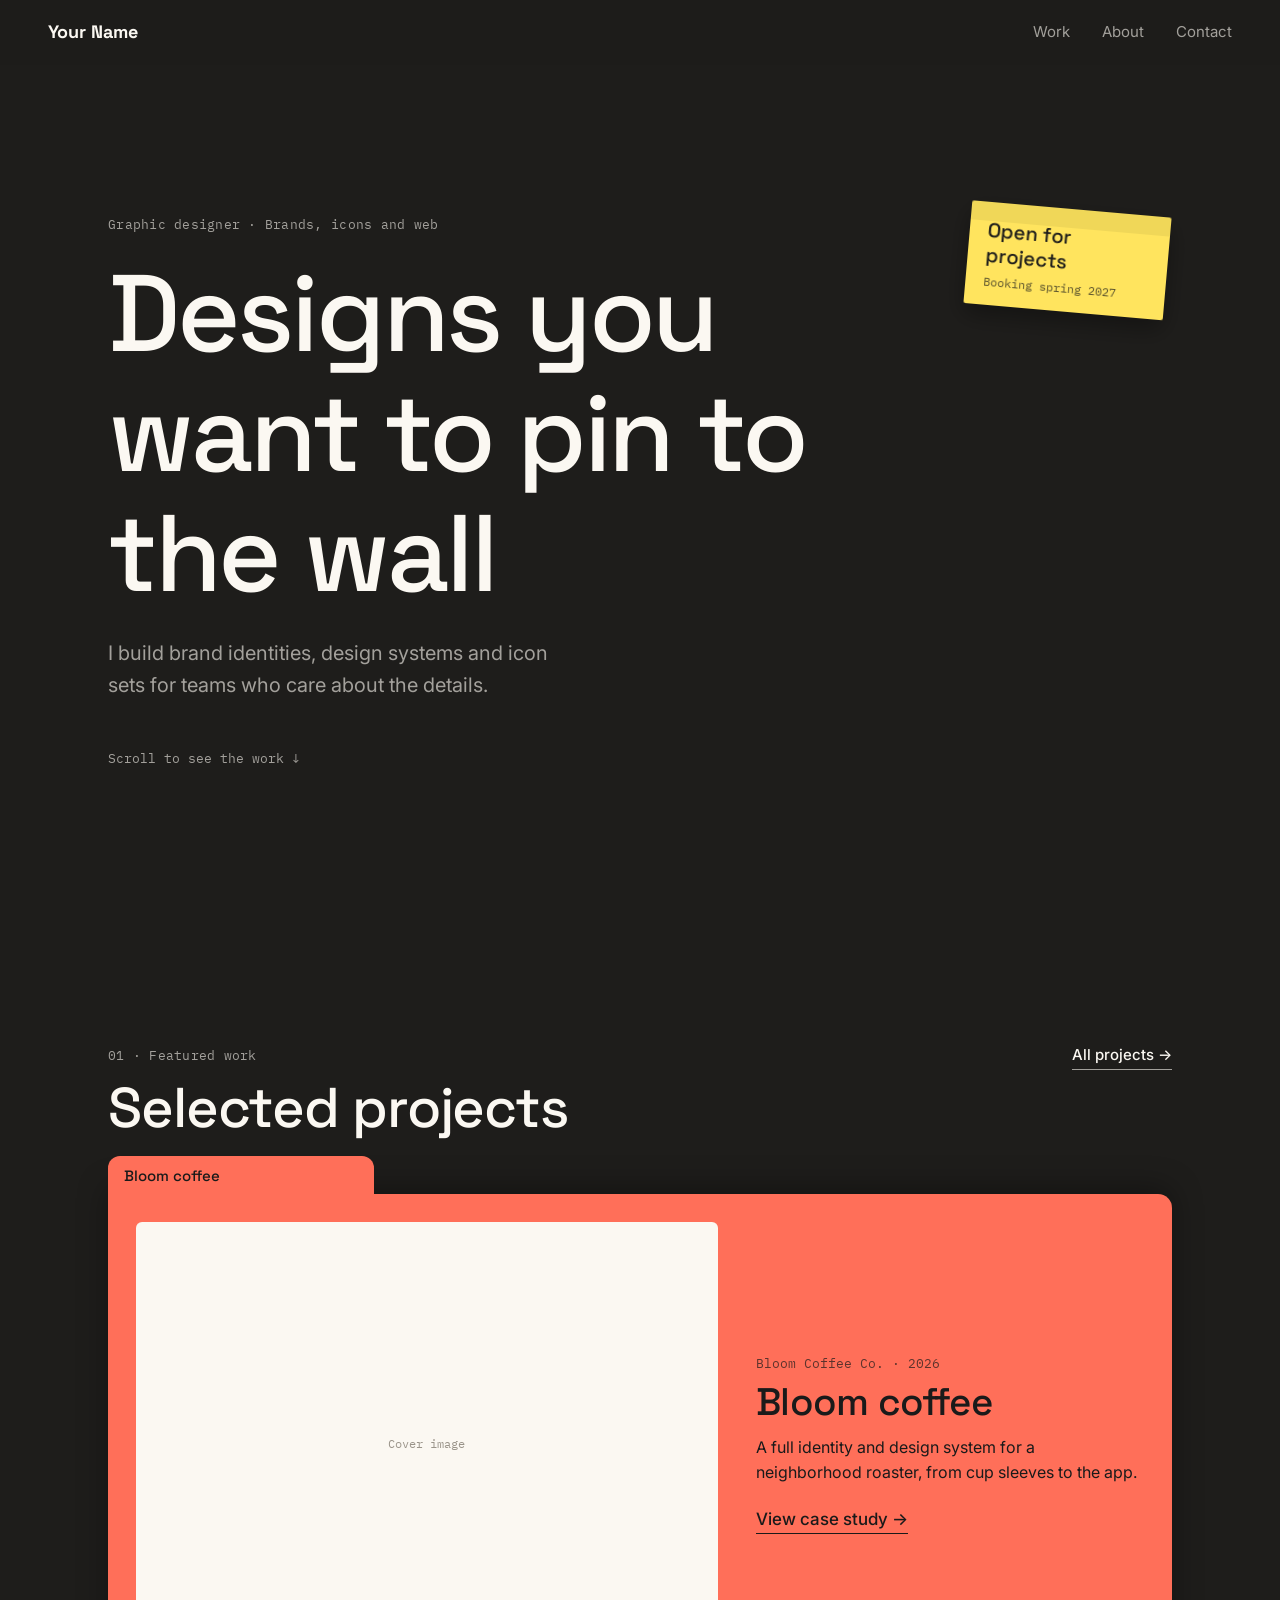
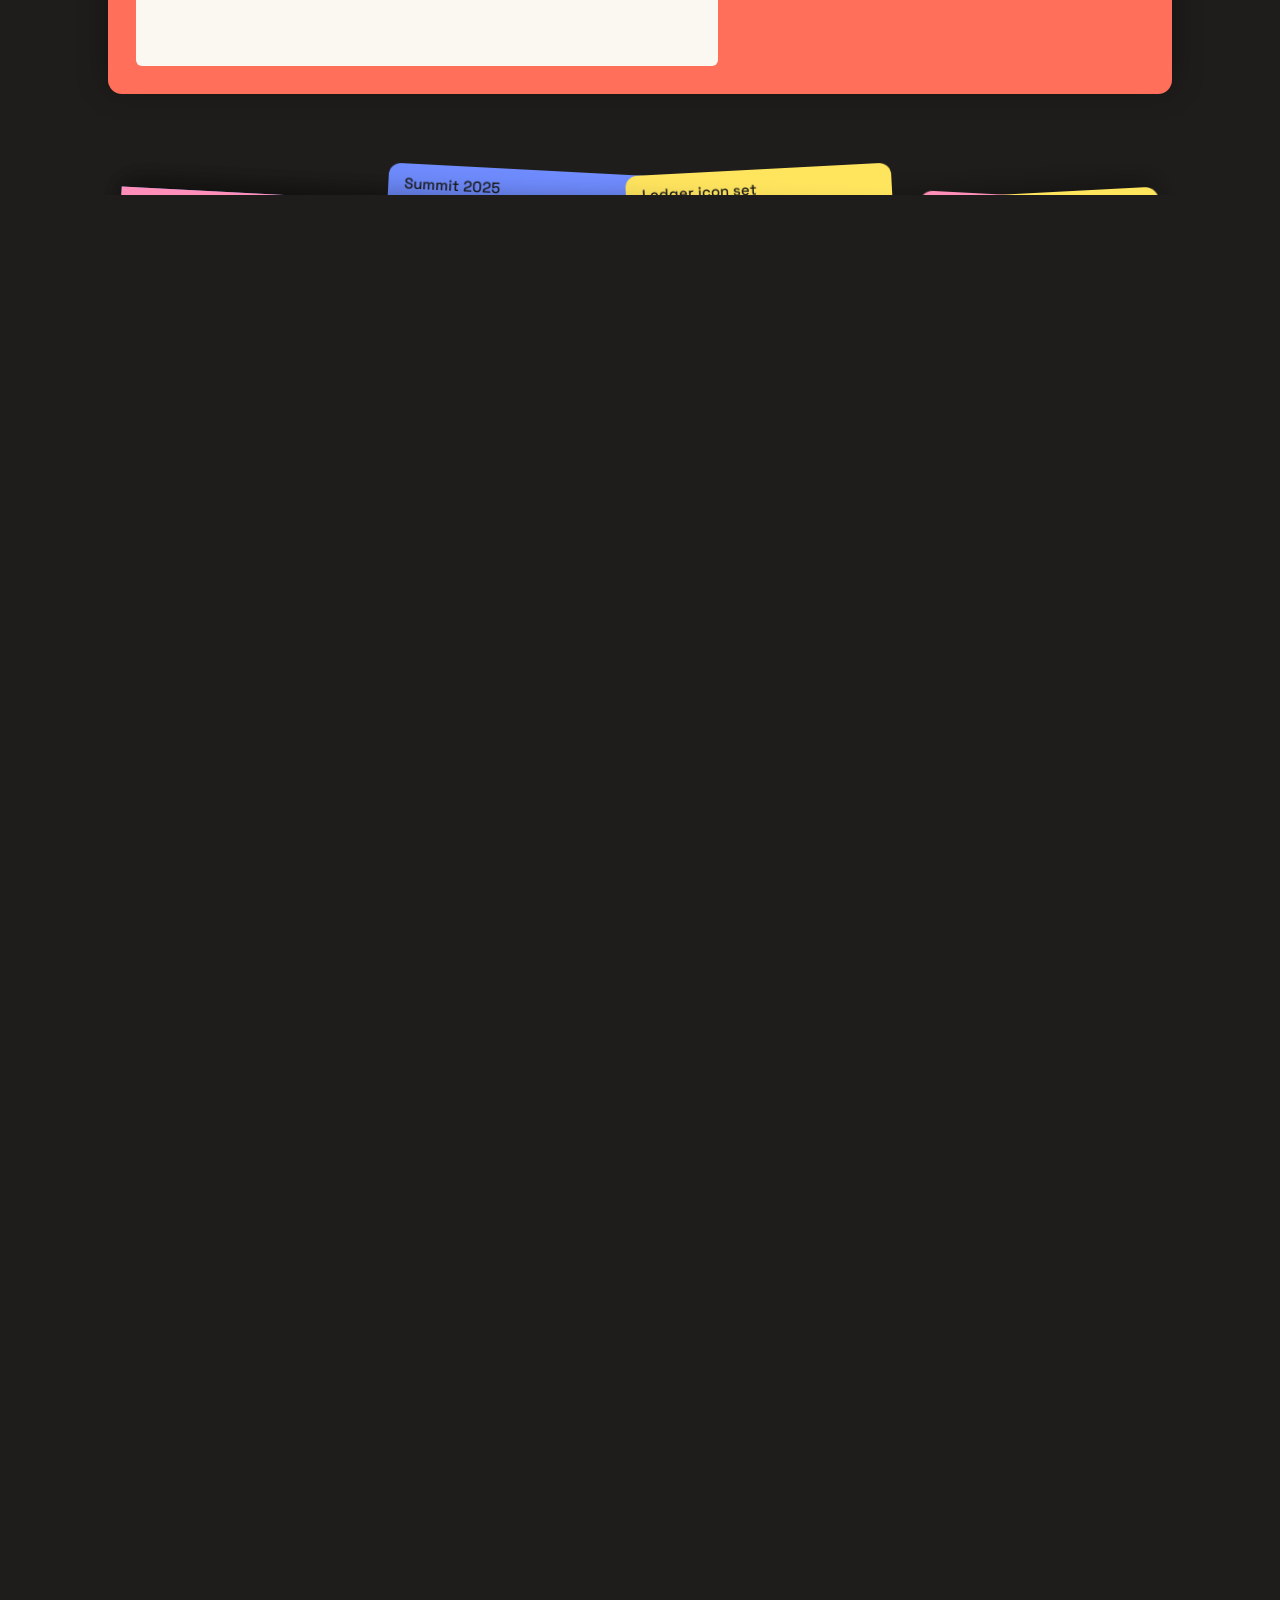
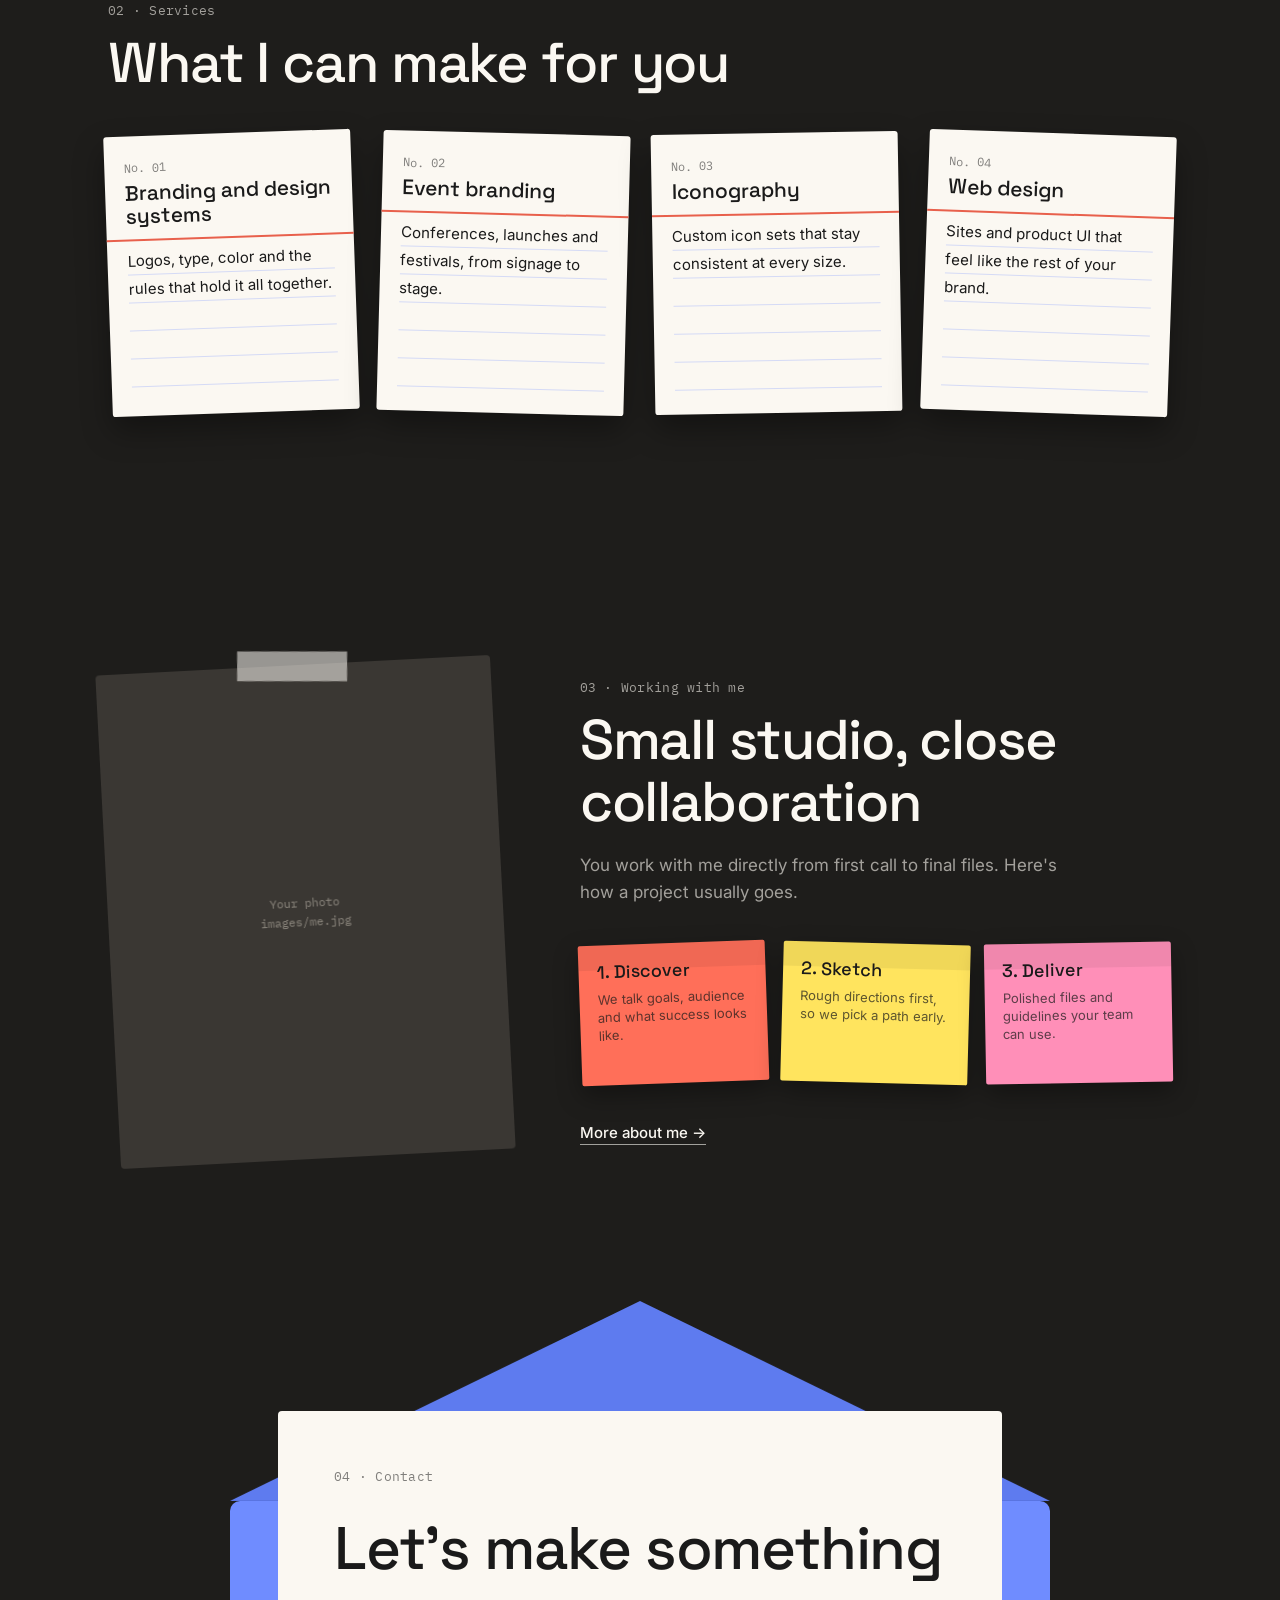
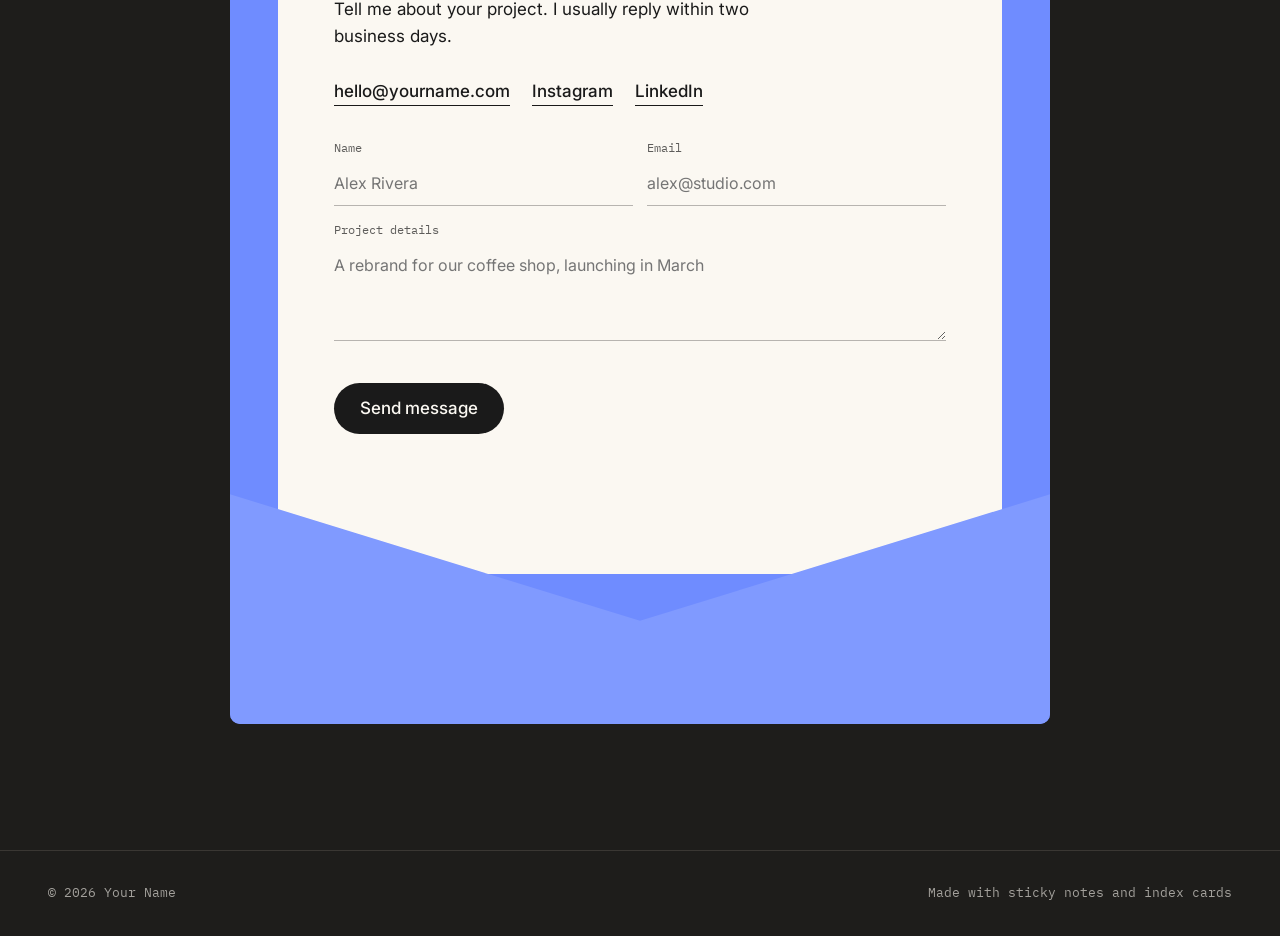
==== index.html @ d7c0a1a4 "Add files via upload" ====
<!doctype html>
<html lang="en">
<head>
  <meta charset="utf-8">
  <meta name="viewport" content="width=device-width, initial-scale=1">
  <title>Your Name · Graphic designer</title>
  <meta name="description" content="Portfolio of Your Name, a graphic designer working in branding, design systems, event branding, iconography and web design.">
  <link rel="preconnect" href="https://fonts.googleapis.com">
  <link rel="preconnect" href="https://fonts.gstatic.com" crossorigin>
  <link href="https://fonts.googleapis.com/css2?family=IBM+Plex+Mono:wght@400;500&family=Inter:wght@400;500&family=Space+Grotesk:wght@500;700&display=swap" rel="stylesheet">
  <link rel="stylesheet" href="css/styles.css">
</head>
<body data-page="home">
  <header class="site-nav">
    <a class="logo" href="index.html">Your Name</a>
    <nav aria-label="Main">
      <a href="work.html">Work</a>
      <a href="about.html">About</a>
      <a href="#contact">Contact</a>
    </nav>
  </header>

  <main>
    <section class="hero">
      <p class="eyebrow">Graphic designer · Brands, icons and web</p>
      <h1 class="hero-title" aria-label="Designs you want to pin to the wall">
        <span style="animation-delay:.05s">Designs</span>
        <span style="animation-delay:.12s">you</span>
        <span style="animation-delay:.19s">want</span>
        <span style="animation-delay:.26s">to</span>
        <span style="animation-delay:.33s">pin</span>
        <span style="animation-delay:.40s">to</span>
        <span style="animation-delay:.47s">the</span>
        <span style="animation-delay:.54s">wall</span>
      </h1>
      <p class="hero-sub">I build brand identities, design systems and icon sets for teams who care about the details.</p>
      <div class="sticky-note hero-note">Open for projects<small>Booking spring 2027</small></div>
      <a class="scroll-cue" href="#featured">Scroll to see the work ↓</a>
    </section>

    <section class="featured" id="featured" aria-labelledby="featured-title">
      <div class="featured-pin">
        <div class="section-head">
          <div>
            <p class="eyebrow">01 · Featured work</p>
            <h2 id="featured-title">Selected projects</h2>
          </div>
          <a class="link" href="work.html">All projects →</a>
        </div>

        <div class="stack" data-stack>
          <article class="folder" style="--c: var(--coral); --i: 0">
            <button class="folder-tab" type="button" aria-label="Bring Bloom coffee to the front">Bloom coffee</button>
            <div class="folder-body">
              <div class="cover placeholder"><span>Cover image</span></div>
              <div class="folder-info">
                <p class="meta">Bloom Coffee Co. · 2026</p>
                <h3>Bloom coffee</h3>
                <p class="desc">A full identity and design system for a neighborhood roaster, from cup sleeves to the app.</p>
                <a class="case-link" href="work.html">View case study →</a>
              </div>
            </div>
          </article>

          <article class="folder" style="--c: var(--blue); --i: 1">
            <button class="folder-tab" type="button" aria-label="Bring Summit 2025 to the front">Summit 2025</button>
            <div class="folder-body">
              <div class="cover placeholder"><span>Cover image</span></div>
              <div class="folder-info">
                <p class="meta">Summit Conference · 2025</p>
                <h3>Summit 2025</h3>
                <p class="desc">Event branding for a 3,000-person conference: signage, badges, stage graphics and swag.</p>
                <a class="case-link" href="work.html">View case study →</a>
              </div>
            </div>
          </article>

          <article class="folder" style="--c: var(--yellow); --i: 2">
            <button class="folder-tab" type="button" aria-label="Bring Ledger icon set to the front">Ledger icon set</button>
            <div class="folder-body">
              <div class="cover placeholder"><span>Cover image</span></div>
              <div class="folder-info">
                <p class="meta">Ledger · 2026</p>
                <h3>Ledger icon set</h3>
                <p class="desc">240 custom icons for a FinTech product, drawn on a shared grid so they feel like one family.</p>
                <a class="case-link" href="work.html">View case study →</a>
              </div>
            </div>
          </article>

          <article class="folder" style="--c: var(--pink); --i: 3">
            <button class="folder-tab" type="button" aria-label="Bring Creator kit to the front">Creator kit</button>
            <div class="folder-body">
              <div class="cover placeholder"><span>Cover image</span></div>
              <div class="folder-info">
                <p class="meta">@jules · 2026</p>
                <h3>Creator kit</h3>
                <p class="desc">A flexible brand kit for a creator: thumbnails, merch, and templates they can update themselves.</p>
                <a class="case-link" href="work.html">View case study →</a>
              </div>
            </div>
          </article>
        </div>
      </div>
    </section>

    <section class="section wrap" aria-labelledby="services-title">
      <div class="section-head reveal">
        <div>
          <p class="eyebrow">02 · Services</p>
          <h2 id="services-title">What I can make for you</h2>
        </div>
      </div>
      <div class="services-grid">
        <article class="index-card reveal" style="--r:-2deg">
          <span class="num">No. 01</span>
          <h3>Branding and design systems</h3>
          <p>Logos, type, color and the rules that hold it all together.</p>
        </article>
        <article class="index-card reveal" style="--r:1.5deg; transition-delay:.1s">
          <span class="num">No. 02</span>
          <h3>Event branding</h3>
          <p>Conferences, launches and festivals, from signage to stage.</p>
        </article>
        <article class="index-card reveal" style="--r:-1deg; transition-delay:.2s">
          <span class="num">No. 03</span>
          <h3>Iconography</h3>
          <p>Custom icon sets that stay consistent at every size.</p>
        </article>
        <article class="index-card reveal" style="--r:2deg; transition-delay:.3s">
          <span class="num">No. 04</span>
          <h3>Web design</h3>
          <p>Sites and product UI that feel like the rest of your brand.</p>
        </article>
      </div>
    </section>

    <section class="section wrap" aria-labelledby="about-title">
      <div class="about-preview">
        <div class="photo-frame reveal">
          <div class="tape" aria-hidden="true"></div>
          <div class="placeholder">
            <span>Your photo<br>images/me.jpg</span>
            <img src="images/me.jpg" alt="Portrait of Your Name" onerror="this.remove()">
          </div>
        </div>
        <div>
          <p class="eyebrow reveal">03 · Working with me</p>
          <h2 id="about-title" class="reveal">Small studio, close collaboration</h2>
          <p class="lead reveal">You work with me directly from first call to final files. Here's how a project usually goes.</p>
          <div class="process">
            <div class="sticky-note reveal">1. Discover<small>We talk goals, audience and what success looks like.</small></div>
            <div class="sticky-note reveal" style="transition-delay:.12s">2. Sketch<small>Rough directions first, so we pick a path early.</small></div>
            <div class="sticky-note reveal" style="transition-delay:.24s">3. Deliver<small>Polished files and guidelines your team can use.</small></div>
          </div>
          <a class="link reveal" href="about.html">More about me →</a>
        </div>
      </div>
    </section>

    <section class="section" id="contact" aria-labelledby="contact-title">
      <div class="envelope" data-envelope>
        <div class="env-back" aria-hidden="true"></div>
        <div class="env-flap" aria-hidden="true"></div>
        <div class="letter">
          <p class="eyebrow">04 · Contact</p>
          <h2 id="contact-title">Let's make something</h2>
          <p>Tell me about your project. I usually reply within two business days.</p>
          <div class="contact-links">
            <a href="mailto:hello@yourname.com">hello@yourname.com</a>
            <a href="https://instagram.com/" target="_blank" rel="noopener">Instagram</a>
            <a href="https://linkedin.com/" target="_blank" rel="noopener">LinkedIn</a>
          </div>
          <form class="contact-form" data-contact-form novalidate>
            <label>Name<input name="name" type="text" autocomplete="name" placeholder="Alex Rivera"></label>
            <label>Email<input name="email" type="email" autocomplete="email" placeholder="alex@studio.com"></label>
            <label class="full">Project details<textarea name="message" placeholder="A rebrand for our coffee shop, launching in March"></textarea></label>
            <p class="form-error" data-form-error role="alert"></p>
            <button type="submit">Send message</button>
          </form>
        </div>
        <div class="env-pocket" aria-hidden="true"></div>
      </div>
    </section>
  </main>

  <footer class="site-footer">
    <span>© 2026 Your Name</span>
    <span>Made with sticky notes and index cards</span>
  </footer>

  <script src="js/main.js"></script>
</body>
</html>
---- css/styles.css ----
:root {
  --desk: #1E1D1B;
  --desk-2: #2A2825;
  --desk-3: #3A3733;
  --paper: #FBF8F2;
  --paper-dim: rgba(251, 248, 242, 0.6);
  --ink: #1A1A1A;
  --coral: #FF6F59;
  --blue: #6F8CFF;
  --yellow: #FFE45E;
  --pink: #FF8FB8;
  --rule-red: #E8604C;
  --rule-blue: rgba(111, 140, 255, 0.28);

  --font-display: "Space Grotesk", system-ui, sans-serif;
  --font-body: "Inter", system-ui, sans-serif;
  --font-mono: "IBM Plex Mono", ui-monospace, monospace;

  --gutter: clamp(16px, 4vw, 48px);
  --max: 1160px;
  --ease: cubic-bezier(0.2, 0.8, 0.2, 1);
}

*, *::before, *::after { box-sizing: border-box; }

html { scroll-behavior: smooth; }

body {
  margin: 0;
  background: var(--desk);
  color: var(--paper);
  font-family: var(--font-body);
  font-size: 17px;
  line-height: 1.6;
  -webkit-font-smoothing: antialiased;
  overflow-x: hidden;
}

img { max-width: 100%; display: block; }
a { color: inherit; }
button { font: inherit; color: inherit; }

h1, h2, h3 { font-family: var(--font-display); font-weight: 500; line-height: 1.1; margin: 0; }

.eyebrow {
  font-family: var(--font-mono);
  font-size: 13px;
  letter-spacing: 0.02em;
  color: var(--paper-dim);
  margin: 0;
}

.link {
  font-size: 15px;
  font-weight: 500;
  text-decoration: none;
  border-bottom: 1px solid var(--paper-dim);
  padding-bottom: 2px;
  white-space: nowrap;
  transition: border-color 0.2s;
}
.link:hover { border-color: var(--paper); }

:focus-visible { outline: 2px solid var(--blue); outline-offset: 3px; border-radius: 4px; }

.wrap { max-width: var(--max); margin: 0 auto; padding: 0 var(--gutter); }

/* Nav */
.site-nav {
  position: sticky;
  top: 0;
  z-index: 50;
  display: flex;
  justify-content: space-between;
  align-items: center;
  padding: 18px var(--gutter);
  background: rgba(30, 29, 27, 0.88);
  backdrop-filter: blur(8px);
  -webkit-backdrop-filter: blur(8px);
}
.logo { font-family: var(--font-display); font-weight: 700; font-size: 18px; text-decoration: none; }
.site-nav nav { display: flex; gap: clamp(16px, 3vw, 32px); }
.site-nav nav a { text-decoration: none; font-size: 15px; color: var(--paper-dim); transition: color 0.2s; }
.site-nav nav a:hover, .site-nav nav a[aria-current="page"] { color: var(--paper); }

/* Shared paper bits */
.sticky-note {
  background: var(--yellow);
  color: var(--ink);
  padding: 16px 18px;
  font-family: var(--font-display);
  font-weight: 500;
  line-height: 1.25;
  border-radius: 2px;
  box-shadow: 0 10px 24px rgba(0, 0, 0, 0.35);
  position: relative;
}
.sticky-note::before {
  content: "";
  position: absolute;
  inset: 0 0 auto 0;
  height: 18%;
  background: rgba(0, 0, 0, 0.06);
}
.sticky-note small { display: block; font-family: var(--font-mono); font-weight: 400; font-size: 12px; margin-top: 6px; opacity: 0.7; }

.placeholder {
  position: relative;
  background: var(--desk-3);
  overflow: hidden;
}
.placeholder > span {
  position: absolute;
  inset: 0;
  display: flex;
  align-items: center;
  justify-content: center;
  text-align: center;
  padding: 8px;
  font-family: var(--font-mono);
  font-size: 12px;
  color: #8a857c;
}
.placeholder > img {
  position: absolute;
  inset: 0;
  width: 100%;
  height: 100%;
  object-fit: cover;
}

/* Reveal on scroll */
.reveal { opacity: 0; transform: translateY(28px); transition: opacity 0.7s var(--ease), transform 0.7s var(--ease); }
.reveal.in { opacity: 1; transform: none; }

/* Hero */
.hero {
  position: relative;
  min-height: calc(100vh - 70px);
  max-width: var(--max);
  margin: 0 auto;
  padding: clamp(48px, 10vh, 120px) var(--gutter) 64px;
  display: flex;
  flex-direction: column;
  justify-content: center;
}
.hero-title {
  font-size: clamp(44px, 8.5vw, 112px);
  letter-spacing: -0.03em;
  max-width: 11ch;
  margin: 18px 0 24px;
}
.hero-title span { display: inline-block; opacity: 0; transform: translateY(0.4em) rotate(2deg); animation: word-in 0.8s var(--ease) forwards; }
.hero-sub { max-width: 34ch; color: var(--paper-dim); font-size: clamp(17px, 1.6vw, 20px); margin: 0; }
.hero-note {
  position: absolute;
  right: var(--gutter);
  top: clamp(60px, 16vh, 160px);
  width: clamp(140px, 16vw, 200px);
  font-size: clamp(16px, 1.6vw, 20px);
  transform-origin: top center;
  opacity: 0;
  animation: note-peel 1s var(--ease) 1.1s forwards;
}
.scroll-cue {
  margin-top: 48px;
  font-family: var(--font-mono);
  font-size: 13px;
  color: var(--paper-dim);
  text-decoration: none;
  align-self: flex-start;
}

@keyframes word-in { to { opacity: 1; transform: none; } }
@keyframes note-peel {
  0% { opacity: 0; transform: translateY(-30px) rotate(-18deg); }
  70% { opacity: 1; transform: translateY(4px) rotate(7deg); }
  100% { opacity: 1; transform: rotate(5deg); }
}

/* Section heads */
.section { padding-top: clamp(80px, 14vh, 160px); padding-bottom: clamp(80px, 14vh, 160px); }
.section-head { display: flex; justify-content: space-between; align-items: baseline; gap: 16px; margin-bottom: 40px; }
.section-head h2 { font-size: clamp(32px, 4.5vw, 56px); letter-spacing: -0.02em; margin-top: 10px; }

/* Featured stacked folders */
.featured { position: relative; height: 420vh; }
.featured-pin {
  position: sticky;
  top: 0;
  height: 100vh;
  display: flex;
  flex-direction: column;
  justify-content: center;
  max-width: var(--max);
  margin: 0 auto;
  padding: 80px var(--gutter) 32px;
  overflow: hidden;
}
.featured-pin .section-head { margin-bottom: 56px; }
.stack { position: relative; height: min(56vh, 500px); }
.stack.animate .folder { transition: transform 0.4s var(--ease); }

.folder {
  position: absolute;
  inset: 0;
  background: var(--c);
  color: var(--ink);
  border-radius: 0 14px 14px 14px;
  box-shadow: 0 -6px 30px rgba(0, 0, 0, 0.35);
  will-change: transform;
}
.folder-tab {
  all: unset;
  box-sizing: border-box;
  position: absolute;
  top: -38px;
  left: calc(var(--i) * 25%);
  width: 25%;
  height: 39px;
  padding: 0 16px;
  background: var(--c);
  color: var(--ink);
  border-radius: 12px 12px 0 0;
  font-family: var(--font-display);
  font-weight: 500;
  font-size: 15px;
  line-height: 40px;
  white-space: nowrap;
  overflow: hidden;
  text-overflow: ellipsis;
  cursor: pointer;
}
.folder-tab:focus-visible { outline: 2px solid var(--paper); outline-offset: 2px; }
.folder-body {
  display: grid;
  grid-template-columns: minmax(0, 1.5fr) minmax(0, 1fr);
  gap: clamp(16px, 3vw, 40px);
  height: 100%;
  padding: clamp(16px, 2.4vw, 28px);
}
.folder-body .cover { border-radius: 6px; background: var(--paper); }
.folder-body .cover > span { color: #9a948a; }
.folder-info { display: flex; flex-direction: column; justify-content: center; }
.folder-info h3 { font-size: clamp(26px, 3vw, 40px); letter-spacing: -0.02em; margin: 6px 0 12px; }
.folder-info .meta { font-family: var(--font-mono); font-size: 13px; opacity: 0.7; margin: 0; }
.folder-info .desc { margin: 0 0 20px; font-size: 16px; }
.case-link { font-weight: 500; text-decoration: none; border-bottom: 1.5px solid currentColor; align-self: flex-start; }

/* Services index cards */
.services-grid {
  display: grid;
  grid-template-columns: repeat(4, minmax(0, 1fr));
  gap: clamp(16px, 2vw, 28px);
}
.index-card {
  --r: 0deg;
  display: flex;
  flex-direction: column;
  background: var(--paper);
  color: var(--ink);
  border-radius: 3px;
  padding: 22px 20px 20px;
  min-height: 280px;
  box-shadow: 0 14px 30px rgba(0, 0, 0, 0.35);
  transform: rotate(var(--r));
  transition: transform 0.3s var(--ease);
}
.index-card:hover { transform: rotate(0deg) translateY(-6px); }
.index-card .num { font-family: var(--font-mono); font-size: 12px; opacity: 0.55; }
.index-card h3 { font-size: 21px; margin: 4px -20px 0; padding: 0 20px 12px; border-bottom: 2px solid var(--rule-red); }
.index-card p {
  flex: 1;
  margin: 0;
  padding-top: 6px;
  font-size: 15px;
  line-height: 28px;
  background: repeating-linear-gradient(transparent 0 27px, var(--rule-blue) 27px 28px) 0 6px;
}
.index-card.reveal { opacity: 0; transform: translateY(60px) rotate(calc(var(--r) + 8deg)); }
.index-card.reveal.in { opacity: 1; transform: rotate(var(--r)); }

/* Working with me */
.about-preview { display: grid; grid-template-columns: minmax(0, 0.8fr) minmax(0, 1.2fr); gap: clamp(32px, 6vw, 96px); align-items: center; }
.photo-frame { position: relative; transform: rotate(-3deg); }
.photo-frame.reveal.in { transform: rotate(-3deg); }
.photo-frame .placeholder { aspect-ratio: 4 / 5; border-radius: 4px; }
.tape {
  position: absolute;
  top: -14px;
  left: 50%;
  width: 110px;
  height: 30px;
  transform: translateX(-50%) rotate(3deg);
  background: rgba(251, 248, 242, 0.55);
  z-index: 2;
}
.about-preview h2 { font-size: clamp(32px, 4.5vw, 56px); letter-spacing: -0.02em; margin: 10px 0 20px; }
.about-preview p.lead { color: var(--paper-dim); margin: 0 0 36px; max-width: 46ch; }
.process { display: grid; grid-template-columns: repeat(3, minmax(0, 1fr)); gap: 16px; margin-bottom: 36px; }
.process .sticky-note { min-height: 140px; font-size: 18px; }
.process .sticky-note small { font-family: var(--font-body); font-size: 13px; line-height: 1.4; }
.process .sticky-note:nth-child(1) { background: var(--coral); --r: -2deg; }
.process .sticky-note:nth-child(2) { background: var(--yellow); --r: 1.5deg; }
.process .sticky-note:nth-child(3) { background: var(--pink); --r: -1deg; }
.process .sticky-note.reveal { transform: translateY(-30px) rotate(calc(var(--r) - 12deg)); }
.process .sticky-note.reveal.in { transform: rotate(var(--r)); }

/* Contact envelope */
.envelope { position: relative; max-width: 820px; margin: 0 auto; padding: 0 clamp(16px, 4vw, 48px) 150px; perspective: 1400px; }
.env-back { position: absolute; inset: 90px 0 0 0; background: var(--blue); border-radius: 10px; }
.env-flap {
  position: absolute;
  top: 90px;
  left: 0;
  right: 0;
  height: 200px;
  background: #5E7BEF;
  clip-path: polygon(0 0, 100% 0, 50% 100%);
  transform-origin: top center;
  z-index: 5;
  transition: transform 0.8s var(--ease), z-index 0s 0.4s;
}
.env-pocket {
  position: absolute;
  left: 0;
  right: 0;
  bottom: 0;
  height: 230px;
  background: #809AFF;
  clip-path: polygon(0 0, 50% 55%, 100% 0, 100% 100%, 0 100%);
  border-radius: 0 0 10px 10px;
  z-index: 4;
}
.letter {
  position: relative;
  z-index: 3;
  background: var(--paper);
  color: var(--ink);
  border-radius: 4px;
  padding: clamp(28px, 5vw, 56px) clamp(22px, 5vw, 56px) 140px;
  opacity: 0;
  transform: translateY(160px);
  transition: transform 0.9s var(--ease) 0.45s, opacity 0.5s 0.45s;
}
.envelope.open .env-flap { transform: rotateX(180deg); z-index: 1; }
.envelope.open .letter { opacity: 1; transform: none; }
.letter h2 { font-size: clamp(32px, 5vw, 60px); letter-spacing: -0.02em; margin: 8px 0 14px; }
.letter .eyebrow { color: rgba(26, 26, 26, 0.55); }
.letter > p { margin: 0 0 28px; max-width: 44ch; }
.contact-links { display: flex; flex-wrap: wrap; gap: 10px 22px; margin-bottom: 32px; }
.contact-links a { font-weight: 500; text-decoration: none; border-bottom: 1.5px solid var(--ink); }
.contact-form { display: grid; grid-template-columns: 1fr 1fr; gap: 14px; }
.contact-form label { display: flex; flex-direction: column; gap: 6px; font-family: var(--font-mono); font-size: 12px; color: rgba(26, 26, 26, 0.7); }
.contact-form .full { grid-column: 1 / -1; }
.contact-form input, .contact-form textarea {
  font: inherit;
  font-family: var(--font-body);
  font-size: 16px;
  color: var(--ink);
  background: transparent;
  border: none;
  border-bottom: 1.5px solid rgba(26, 26, 26, 0.3);
  padding: 8px 0;
  border-radius: 0;
}
.contact-form textarea { min-height: 96px; resize: vertical; }
.contact-form input:focus, .contact-form textarea:focus { outline: none; border-color: var(--ink); }
.contact-form button {
  justify-self: start;
  background: var(--ink);
  color: var(--paper);
  border: none;
  border-radius: 999px;
  padding: 12px 26px;
  font-weight: 500;
  cursor: pointer;
  transition: transform 0.2s;
}
.contact-form button:hover { transform: translateY(-2px); }
.form-error { grid-column: 1 / -1; color: #B42318; font-size: 14px; margin: 0; min-height: 1em; }

/* Footer */
.site-footer {
  display: flex;
  justify-content: space-between;
  flex-wrap: wrap;
  gap: 12px;
  padding: 32px var(--gutter);
  border-top: 1px solid var(--desk-3);
  font-family: var(--font-mono);
  font-size: 13px;
  color: var(--paper-dim);
}

/* Work page */
.page-head { padding: clamp(48px, 9vh, 100px) 0 40px; }
.page-head h1 { font-size: clamp(48px, 8vw, 104px); letter-spacing: -0.03em; }
.page-head p { color: var(--paper-dim); max-width: 46ch; margin: 16px 0 0; }

.filter-tabs { display: flex; flex-wrap: nowrap; gap: 5px; align-items: flex-end; overflow-x: auto; scrollbar-width: none; padding-top: 4px; }
.filter-tabs::-webkit-scrollbar { display: none; }
.filter-tab {
  all: unset;
  box-sizing: border-box;
  cursor: pointer;
  font-size: 14px;
  font-weight: 500;
  padding: 11px 15px 10px;
  border-radius: 10px 10px 0 0;
  background: var(--desk-2);
  color: var(--paper);
  white-space: nowrap;
  transition: background 0.2s, color 0.2s;
}
.filter-tab:hover { background: var(--desk-3); }
.filter-tab[aria-pressed="true"] { background: var(--paper); color: var(--ink); }
.filter-tab:focus-visible { outline: 2px solid var(--blue); outline-offset: 2px; }
.filter-rule { height: 4px; background: var(--paper); border-radius: 0 3px 0 0; }
.result-count { font-family: var(--font-mono); font-size: 13px; color: var(--paper-dim); margin: 18px 0 24px; }

.project-grid { display: grid; grid-template-columns: repeat(3, minmax(0, 1fr)); gap: clamp(16px, 2vw, 28px); padding-bottom: 120px; }
.project-card {
  display: block;
  text-decoration: none;
  background: var(--desk-2);
  border: 1px solid var(--desk-3);
  border-radius: 14px;
  overflow: hidden;
  transition: border-color 0.25s, transform 0.25s var(--ease);
  animation: card-in 0.5s var(--ease) both;
}
.project-card:hover { border-color: var(--paper); transform: translateY(-4px); }
.project-card .placeholder { aspect-ratio: 4 / 3; }
.project-card .info { padding: 16px 18px 18px; }
.project-card h3 { font-size: 19px; font-family: var(--font-display); }
.project-card p { margin: 4px 0 0; font-size: 14px; color: var(--paper-dim); }
@keyframes card-in { from { opacity: 0; transform: translateY(18px); } }

/* About page */
.about-hero { text-align: center; padding-top: clamp(40px, 7vh, 80px); }
.about-hero .eyebrow { margin-bottom: 8px; }
.about-hero h1 { font-size: clamp(40px, 6vw, 80px); letter-spacing: -0.03em; }
.board-hint { font-family: var(--font-mono); font-size: 13px; color: var(--paper-dim); margin: 14px 0 0; }
.board-hint button { all: unset; cursor: pointer; border-bottom: 1px solid var(--paper-dim); margin-left: 10px; }
.board-hint button:focus-visible { outline: 2px solid var(--blue); outline-offset: 2px; }

.board {
  position: relative;
  max-width: var(--max);
  height: clamp(560px, 86vh, 820px);
  margin: 24px auto 0;
  background-image: radial-gradient(rgba(251, 248, 242, 0.08) 1.2px, transparent 1.2px);
  background-size: 22px 22px;
  border-radius: 16px;
  touch-action: pan-y;
}
.board-photo {
  position: absolute;
  left: 50%;
  top: 50%;
  width: clamp(190px, 26%, 320px);
  transform: translate(-50%, -50%) rotate(-1.5deg);
  z-index: 20;
  pointer-events: none;
}
.board-photo .placeholder { aspect-ratio: 4 / 5; border-radius: 4px; border: 10px solid var(--paper); box-shadow: 0 20px 50px rgba(0, 0, 0, 0.5); }
.drag-item {
  position: absolute;
  left: calc(var(--x) * 1%);
  top: calc(var(--y) * 1%);
  width: calc(var(--w) * 1%);
  aspect-ratio: var(--ar);
  z-index: 10;
  min-width: 86px;
  cursor: grab;
  touch-action: none;
  user-select: none;
  -webkit-user-select: none;
  border-radius: 4px;
  box-shadow: 0 12px 28px rgba(0, 0, 0, 0.45);
  transition: box-shadow 0.2s, scale 0.2s;
}
.drag-item .placeholder { width: 100%; height: 100%; border-radius: 4px; border: 1.5px dashed rgba(251, 248, 242, 0.25); }
.drag-item .placeholder img { pointer-events: none; }
.drag-item.dragging { cursor: grabbing; box-shadow: 0 24px 50px rgba(0, 0, 0, 0.6); scale: 1.03; }
.drag-item:focus-visible { outline: 2px solid var(--blue); outline-offset: 3px; }

.bio { max-width: 640px; margin: 0 auto; padding: 64px var(--gutter) 120px; text-align: center; }
.bio h2 { font-size: clamp(28px, 3.5vw, 40px); margin-bottom: 18px; }
.bio p { color: var(--paper-dim); margin: 0 0 18px; }

/* Responsive */
@media (max-width: 960px) {
  .services-grid { grid-template-columns: repeat(2, minmax(0, 1fr)); }
  .project-grid { grid-template-columns: repeat(2, minmax(0, 1fr)); }
  .about-preview { grid-template-columns: 1fr; }
  .photo-frame { max-width: 320px; }
}

@media (max-width: 680px) {
  body { font-size: 16px; }
  .hero-note { position: relative; right: auto; top: auto; margin-top: 36px; align-self: flex-start; }
  .featured { height: 400vh; }
  .featured-pin { padding-top: 76px; }
  .featured-pin .section-head { margin-bottom: 48px; }
  .stack { height: min(62vh, 520px); }
  .folder-tab { font-size: 12px; padding: 0 9px; height: 33px; top: -32px; line-height: 34px; border-radius: 9px 9px 0 0; }
  .folder-body { grid-template-columns: 1fr; grid-template-rows: minmax(0, 1fr) auto; }
  .folder-info h3 { font-size: 24px; margin: 4px 0 6px; }
  .folder-info .desc { display: none; }
  .services-grid { grid-template-columns: 1fr; }
  .index-card { min-height: 220px; }
  .process { grid-template-columns: 1fr; }
  .process .sticky-note { min-height: 0; }
  .contact-form { grid-template-columns: 1fr; }
  .filter-tabs { margin: 0 calc(var(--gutter) * -1); padding: 0 var(--gutter); }
  .filter-tab { font-size: 14px; padding: 10px 14px 9px; }
  .project-grid { grid-template-columns: 1fr; }
  .board { height: 640px; border-radius: 0; }
  .board-photo { width: 52%; }
}

@media (prefers-reduced-motion: reduce) {
  html { scroll-behavior: auto; }
  .hero-title span, .hero-note { animation: none; opacity: 1; transform: none; }
  .hero-note { transform: rotate(5deg); }
  .reveal, .index-card.reveal, .process .sticky-note.reveal { opacity: 1; transition: none; }
  .index-card.reveal { transform: rotate(var(--r)); }
  .process .sticky-note.reveal { transform: rotate(var(--r)); }
  .letter, .env-flap { transition: none; }
  .project-card { animation: none; }
}
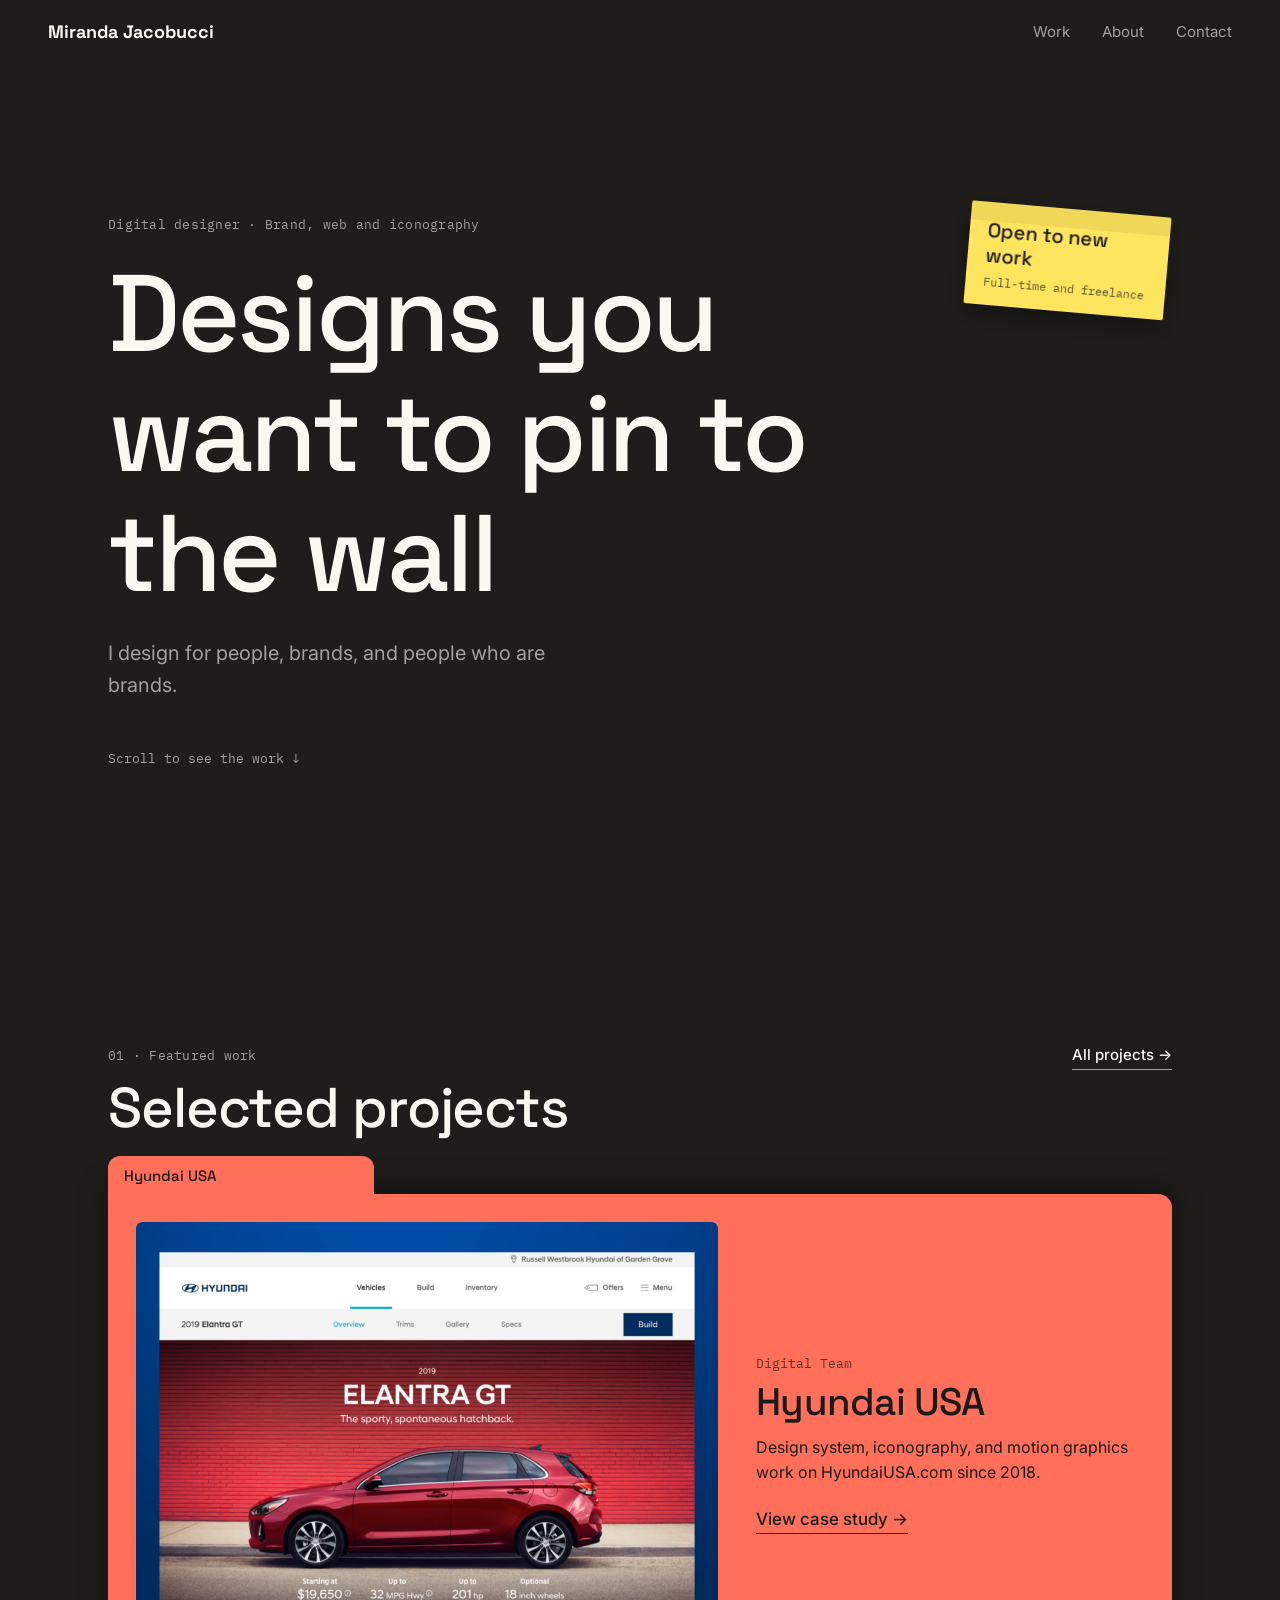
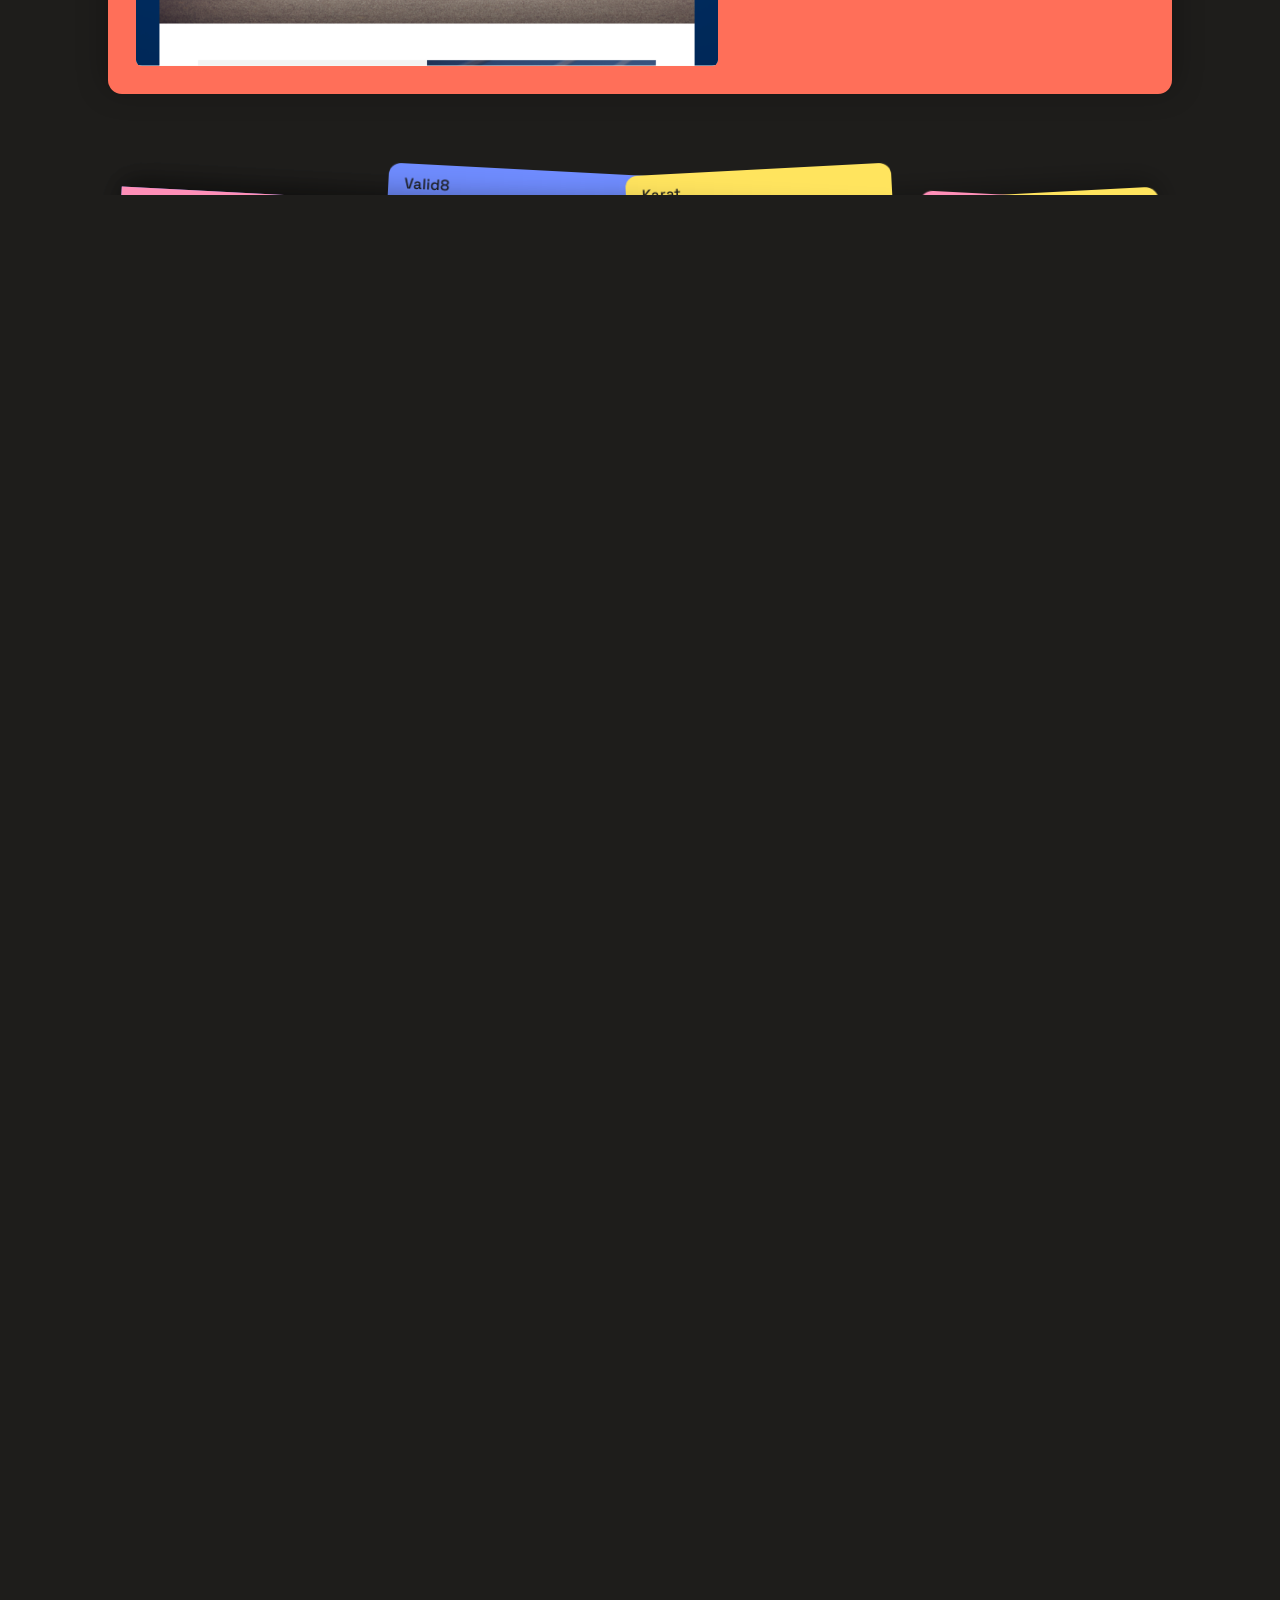
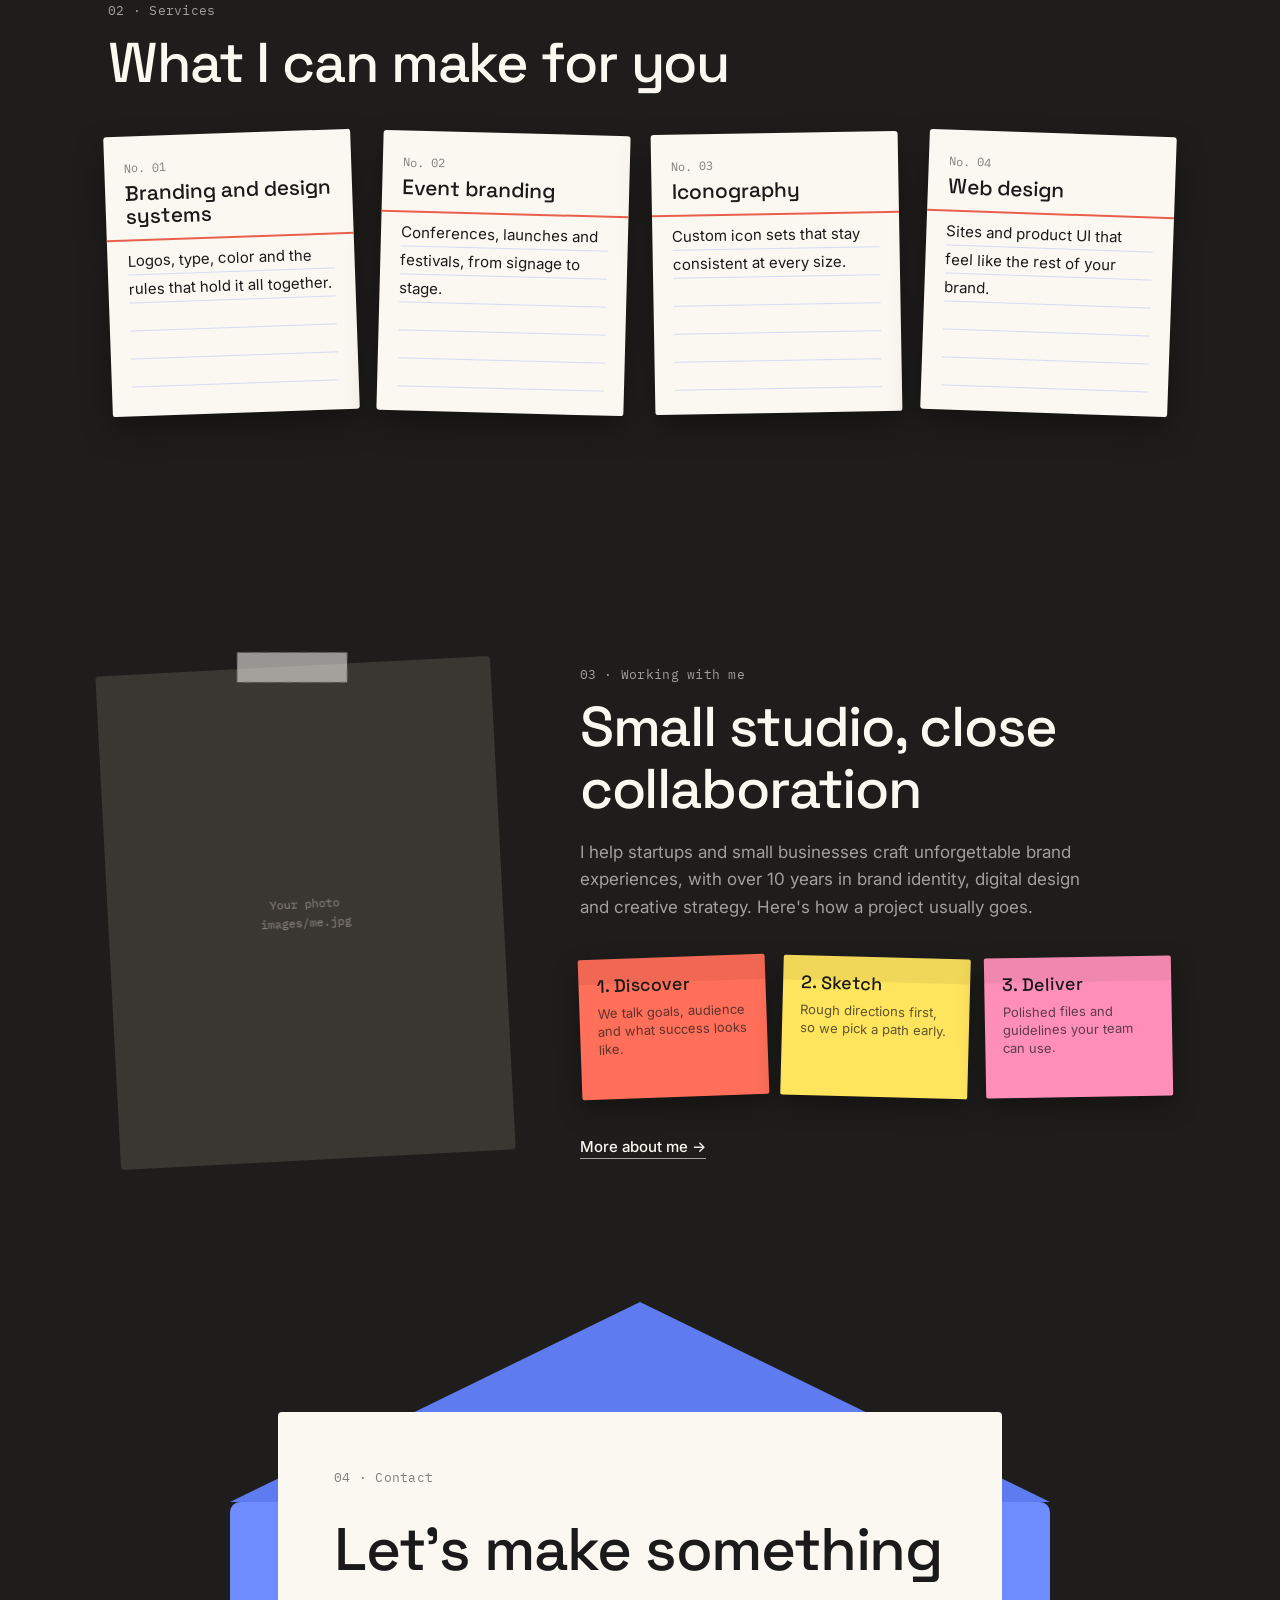
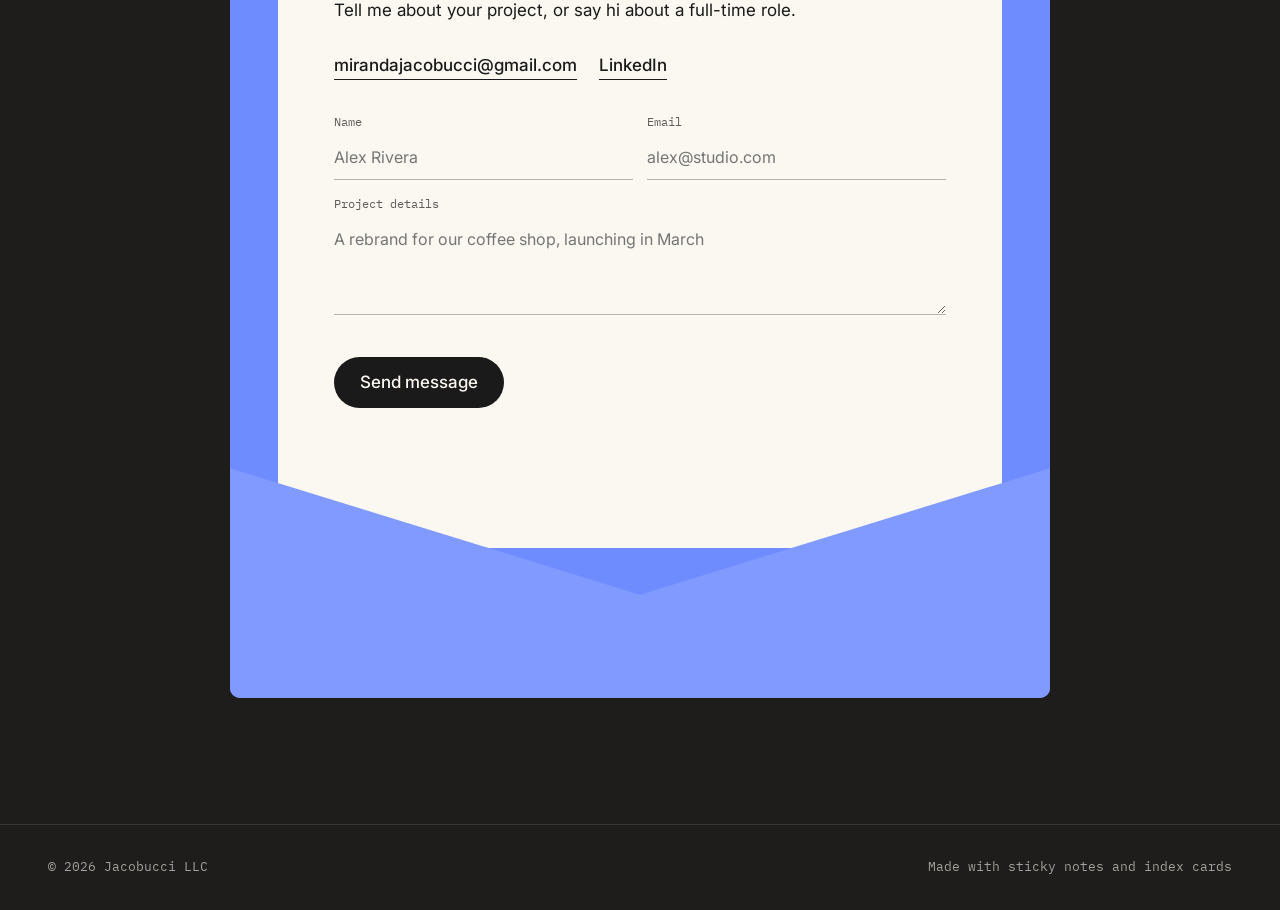
==== commit 4d3670d4: "Add real projects, data-driven case studies, and real name, email and bio Co-Authored-By: Claude Opu" ====
--- a/index.html
+++ b/index.html
@@ -3,8 +3,8 @@
 <head>
   <meta charset="utf-8">
   <meta name="viewport" content="width=device-width, initial-scale=1">
-  <title>Your Name · Graphic designer</title>
-  <meta name="description" content="Portfolio of Your Name, a graphic designer working in branding, design systems, event branding, iconography and web design.">
+  <title>Miranda Jacobucci · Digital designer</title>
+  <meta name="description" content="Miranda Jacobucci is a digital designer working in branding, design systems, event branding, iconography and web design.">
   <link rel="preconnect" href="https://fonts.googleapis.com">
   <link rel="preconnect" href="https://fonts.gstatic.com" crossorigin>
   <link href="https://fonts.googleapis.com/css2?family=IBM+Plex+Mono:wght@400;500&family=Inter:wght@400;500&family=Space+Grotesk:wght@500;700&display=swap" rel="stylesheet">
@@ -12,7 +12,7 @@
 </head>
 <body data-page="home">
   <header class="site-nav">
-    <a class="logo" href="index.html">Your Name</a>
+    <a class="logo" href="index.html">Miranda Jacobucci</a>
     <nav aria-label="Main">
       <a href="work.html">Work</a>
       <a href="about.html">About</a>
@@ -22,7 +22,7 @@
 
   <main>
     <section class="hero">
-      <p class="eyebrow">Graphic designer · Brands, icons and web</p>
+      <p class="eyebrow">Digital designer · Brand, web and iconography</p>
       <h1 class="hero-title" aria-label="Designs you want to pin to the wall">
         <span style="animation-delay:.05s">Designs</span>
         <span style="animation-delay:.12s">you</span>
@@ -33,8 +33,8 @@
         <span style="animation-delay:.47s">the</span>
         <span style="animation-delay:.54s">wall</span>
       </h1>
-      <p class="hero-sub">I build brand identities, design systems and icon sets for teams who care about the details.</p>
-      <div class="sticky-note hero-note">Open for projects<small>Booking spring 2027</small></div>
+      <p class="hero-sub">I design for people, brands, and people who are brands.</p>
+      <div class="sticky-note hero-note">Open to new work<small>Full-time and freelance</small></div>
       <a class="scroll-cue" href="#featured">Scroll to see the work ↓</a>
     </section>
 
@@ -48,59 +48,7 @@
           <a class="link" href="work.html">All projects →</a>
         </div>
 
-        <div class="stack" data-stack>
-          <article class="folder" style="--c: var(--coral); --i: 0">
-            <button class="folder-tab" type="button" aria-label="Bring Bloom coffee to the front">Bloom coffee</button>
-            <div class="folder-body">
-              <div class="cover placeholder"><span>Cover image</span></div>
-              <div class="folder-info">
-                <p class="meta">Bloom Coffee Co. · 2026</p>
-                <h3>Bloom coffee</h3>
-                <p class="desc">A full identity and design system for a neighborhood roaster, from cup sleeves to the app.</p>
-                <a class="case-link" href="work.html">View case study →</a>
-              </div>
-            </div>
-          </article>
-
-          <article class="folder" style="--c: var(--blue); --i: 1">
-            <button class="folder-tab" type="button" aria-label="Bring Summit 2025 to the front">Summit 2025</button>
-            <div class="folder-body">
-              <div class="cover placeholder"><span>Cover image</span></div>
-              <div class="folder-info">
-                <p class="meta">Summit Conference · 2025</p>
-                <h3>Summit 2025</h3>
-                <p class="desc">Event branding for a 3,000-person conference: signage, badges, stage graphics and swag.</p>
-                <a class="case-link" href="work.html">View case study →</a>
-              </div>
-            </div>
-          </article>
-
-          <article class="folder" style="--c: var(--yellow); --i: 2">
-            <button class="folder-tab" type="button" aria-label="Bring Ledger icon set to the front">Ledger icon set</button>
-            <div class="folder-body">
-              <div class="cover placeholder"><span>Cover image</span></div>
-              <div class="folder-info">
-                <p class="meta">Ledger · 2026</p>
-                <h3>Ledger icon set</h3>
-                <p class="desc">240 custom icons for a FinTech product, drawn on a shared grid so they feel like one family.</p>
-                <a class="case-link" href="work.html">View case study →</a>
-              </div>
-            </div>
-          </article>
-
-          <article class="folder" style="--c: var(--pink); --i: 3">
-            <button class="folder-tab" type="button" aria-label="Bring Creator kit to the front">Creator kit</button>
-            <div class="folder-body">
-              <div class="cover placeholder"><span>Cover image</span></div>
-              <div class="folder-info">
-                <p class="meta">@jules · 2026</p>
-                <h3>Creator kit</h3>
-                <p class="desc">A flexible brand kit for a creator: thumbnails, merch, and templates they can update themselves.</p>
-                <a class="case-link" href="work.html">View case study →</a>
-              </div>
-            </div>
-          </article>
-        </div>
+        <div class="stack" data-stack></div>
       </div>
     </section>
 
@@ -141,13 +89,13 @@
           <div class="tape" aria-hidden="true"></div>
           <div class="placeholder">
             <span>Your photo<br>images/me.jpg</span>
-            <img src="images/me.jpg" alt="Portrait of Your Name" onerror="this.remove()">
+            <img src="images/me.jpg" alt="Portrait of Miranda Jacobucci" onerror="this.remove()">
           </div>
         </div>
         <div>
           <p class="eyebrow reveal">03 · Working with me</p>
           <h2 id="about-title" class="reveal">Small studio, close collaboration</h2>
-          <p class="lead reveal">You work with me directly from first call to final files. Here's how a project usually goes.</p>
+          <p class="lead reveal">I help startups and small businesses craft unforgettable brand experiences, with over 10 years in brand identity, digital design and creative strategy. Here's how a project usually goes.</p>
           <div class="process">
             <div class="sticky-note reveal">1. Discover<small>We talk goals, audience and what success looks like.</small></div>
             <div class="sticky-note reveal" style="transition-delay:.12s">2. Sketch<small>Rough directions first, so we pick a path early.</small></div>
@@ -165,11 +113,10 @@
         <div class="letter">
           <p class="eyebrow">04 · Contact</p>
           <h2 id="contact-title">Let's make something</h2>
-          <p>Tell me about your project. I usually reply within two business days.</p>
+          <p>Tell me about your project, or say hi about a full-time role.</p>
           <div class="contact-links">
-            <a href="mailto:hello@yourname.com">hello@yourname.com</a>
-            <a href="https://instagram.com/" target="_blank" rel="noopener">Instagram</a>
-            <a href="https://linkedin.com/" target="_blank" rel="noopener">LinkedIn</a>
+            <a href="mailto:mirandajacobucci@gmail.com">mirandajacobucci@gmail.com</a>
+            <a href="https://www.linkedin.com/in/mirandajacobucci/" target="_blank" rel="noopener">LinkedIn</a>
           </div>
           <form class="contact-form" data-contact-form novalidate>
             <label>Name<input name="name" type="text" autocomplete="name" placeholder="Alex Rivera"></label>
@@ -185,10 +132,11 @@
   </main>
 
   <footer class="site-footer">
-    <span>© 2026 Your Name</span>
+    <span>© 2026 Jacobucci LLC</span>
     <span>Made with sticky notes and index cards</span>
   </footer>
 
+  <script src="js/projects.js"></script>
   <script src="js/main.js"></script>
 </body>
 </html>
--- a/css/styles.css
+++ b/css/styles.css
@@ -489,6 +489,105 @@
 .bio { max-width: 640px; margin: 0 auto; padding: 64px var(--gutter) 120px; text-align: center; }
 .bio h2 { font-size: clamp(28px, 3.5vw, 40px); margin-bottom: 18px; }
 .bio p { color: var(--paper-dim); margin: 0 0 18px; }
+
+/* Case study */
+.read-progress {
+  position: fixed;
+  top: 0;
+  left: 0;
+  width: 100%;
+  height: 3px;
+  background: var(--accent, var(--coral));
+  transform: scaleX(var(--p, 0));
+  transform-origin: left;
+  z-index: 60;
+}
+.cs-hero { padding-top: clamp(40px, 7vh, 80px); padding-bottom: 48px; }
+.cs-back { display: inline-block; margin-bottom: 36px; font-family: var(--font-mono); font-size: 13px; color: var(--paper-dim); text-decoration: none; }
+.cs-back:hover { color: var(--paper); }
+.cs-hero .eyebrow::before { content: ""; display: inline-block; width: 10px; height: 10px; margin-right: 10px; border-radius: 2px; background: var(--accent); vertical-align: 0; }
+.cs-hero h1 { font-size: clamp(48px, 8vw, 112px); letter-spacing: -0.03em; margin: 14px 0 22px; }
+.cs-intro { font-size: clamp(18px, 2vw, 24px); line-height: 1.45; max-width: 40ch; color: var(--paper-dim); margin: 0; }
+.cs-img { border-radius: 12px; }
+.cs-cover { margin-bottom: clamp(72px, 12vh, 140px); }
+
+.cs-overview, .cs-split, .cs-process, .cs-text-block, .cs-results, .cs-quote { margin-bottom: clamp(72px, 12vh, 140px); }
+.cs-grid-2, .cs-grid-3 { margin-bottom: clamp(48px, 8vh, 96px); }
+
+[data-page="case"] main h2 { font-size: clamp(28px, 3.5vw, 44px); letter-spacing: -0.02em; margin: 8px 0 18px; }
+.cs-text p, .cs-split p, .cs-text-block p { color: rgba(251, 248, 242, 0.78); max-width: 60ch; margin: 0 0 16px; }
+
+.cs-overview { display: grid; grid-template-columns: minmax(0, 1.4fr) minmax(0, 1fr); gap: clamp(32px, 6vw, 96px); align-items: start; }
+.cs-details { min-height: 0; }
+.cs-details dl { margin: 10px 0 0; }
+.cs-details dl div { display: flex; justify-content: space-between; gap: 16px; padding: 9px 0; border-bottom: 1px solid var(--rule-blue); }
+.cs-details dt { font-family: var(--font-mono); font-size: 12px; opacity: 0.6; padding-top: 2px; }
+.cs-details dd { margin: 0; font-size: 15px; font-weight: 500; text-align: right; }
+
+.cs-split { display: grid; grid-template-columns: repeat(2, minmax(0, 1fr)); gap: clamp(32px, 6vw, 96px); }
+
+.cs-figure { margin: 0 auto clamp(48px, 8vh, 96px); }
+.cs-figure figcaption { margin-top: 12px; font-family: var(--font-mono); font-size: 13px; color: var(--paper-dim); }
+.cs-grid-2 { display: grid; grid-template-columns: repeat(2, minmax(0, 1fr)); gap: clamp(16px, 2vw, 28px); }
+.cs-grid-2 .cs-figure { margin: 0; }
+.cs-grid-3 { display: grid; grid-template-columns: repeat(3, minmax(0, 1fr)); gap: clamp(12px, 1.6vw, 20px); }
+
+.cs-notes { max-width: 900px; margin-top: 12px; }
+
+.cs-stats { display: grid; grid-template-columns: repeat(3, minmax(0, 1fr)); gap: clamp(16px, 2vw, 28px); margin-top: 12px; }
+.cs-stat { min-height: 210px; }
+.cs-stat .big { display: block; font-family: var(--font-display); font-weight: 700; font-size: clamp(40px, 5vw, 64px); line-height: 1; letter-spacing: -0.03em; padding-bottom: 14px; margin-bottom: 4px; border-bottom: 2px solid var(--rule-red); margin-left: -20px; margin-right: -20px; padding-left: 20px; }
+
+.cs-quote { display: flex; justify-content: center; }
+.cs-quote blockquote { margin: 0; max-width: 640px; padding: clamp(28px, 4vw, 52px); transform: rotate(-1.5deg); }
+.cs-quote blockquote p { font-family: var(--font-display); font-size: clamp(22px, 2.6vw, 32px); line-height: 1.25; margin: 0 0 22px; }
+.cs-quote blockquote footer { font-family: var(--font-mono); font-size: 13px; opacity: 0.7; }
+
+.cs-next { padding-top: 24px; padding-bottom: 120px; }
+.cs-next-folder {
+  position: relative;
+  display: block;
+  margin-top: 40px;
+  padding: clamp(28px, 5vw, 56px);
+  background: var(--c);
+  color: var(--ink);
+  border-radius: 0 14px 14px 14px;
+  text-decoration: none;
+  transition: transform 0.3s var(--ease);
+}
+.cs-next-folder:hover { transform: translateY(-6px); }
+.cs-next-tab { position: absolute; top: -38px; left: 0; height: 39px; padding: 0 20px; background: var(--c); border-radius: 12px 12px 0 0; font-family: var(--font-display); font-weight: 500; font-size: 15px; line-height: 40px; }
+.cs-next-body .eyebrow { display: block; color: rgba(26, 26, 26, 0.6); }
+.cs-next-title { display: block; margin-top: 8px; font-family: var(--font-display); font-weight: 500; font-size: clamp(32px, 5vw, 64px); letter-spacing: -0.02em; line-height: 1.05; }
+
+.cs-photo { display: block; width: 100%; height: auto; border-radius: 10px; background: var(--desk-2); }
+.cs-cover-img { border-radius: 14px; }
+.cs-sub { font-family: var(--font-display); font-weight: 500; font-size: 22px; margin: 32px 0 12px; }
+.cs-details ul { list-style: none; margin: 0; padding: 0; text-align: right; }
+.cs-details li + li { margin-top: 2px; }
+.cs-details dl div:has(ul) { align-items: flex-start; }
+.cs-section { margin-bottom: clamp(72px, 12vh, 140px); }
+.cs-section-text { max-width: 720px; margin-bottom: 28px; }
+.cs-section-text p { color: rgba(251, 248, 242, 0.78); margin: 0 0 12px; }
+.cs-images { display: grid; gap: clamp(12px, 1.6vw, 20px); align-items: start; }
+.cs-images figure { margin: 0; }
+.cs-images.cols-1 { grid-template-columns: 1fr; }
+.cs-images.cols-2 { grid-template-columns: repeat(2, minmax(0, 1fr)); }
+.cs-images.cols-3 { grid-template-columns: repeat(3, minmax(0, 1fr)); }
+.cs-images.cols-1 figure + figure { margin-top: 0; }
+.cs-video { position: relative; aspect-ratio: 16 / 9; margin-bottom: 20px; border-radius: 12px; overflow: hidden; background: var(--desk-2); }
+.cs-video iframe { position: absolute; inset: 0; width: 100%; height: 100%; border: 0; }
+
+@media (max-width: 960px) {
+  .cs-overview { grid-template-columns: 1fr; }
+  .cs-details { max-width: 440px; }
+}
+@media (max-width: 680px) {
+  .cs-split, .cs-grid-2, .cs-stats, .cs-images.cols-2 { grid-template-columns: 1fr; }
+  .cs-images.cols-3 { grid-template-columns: repeat(2, minmax(0, 1fr)); }
+  .cs-grid-3 { grid-template-columns: repeat(2, minmax(0, 1fr)); }
+  .cs-grid-3 > :last-child { grid-column: 1 / -1; aspect-ratio: 2 / 1 !important; }
+}
 
 /* Responsive */
 @media (max-width: 960px) {
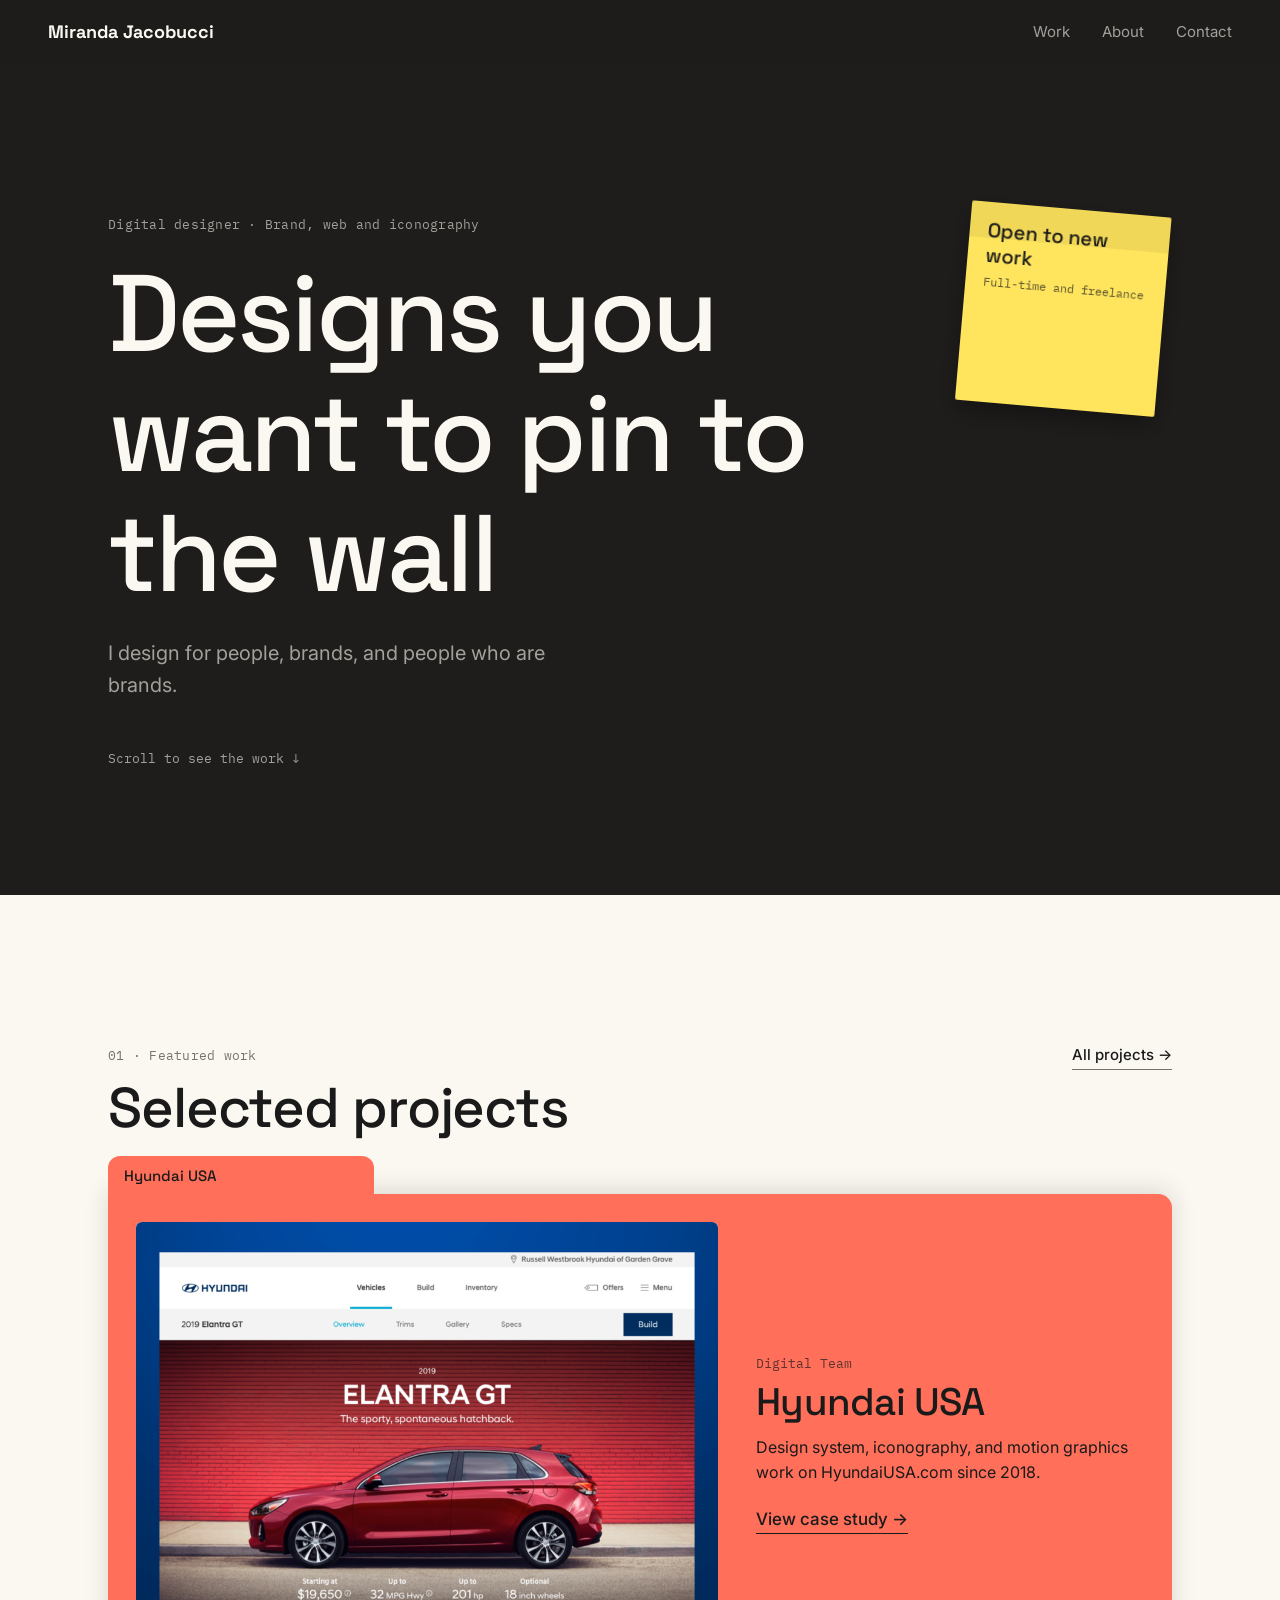
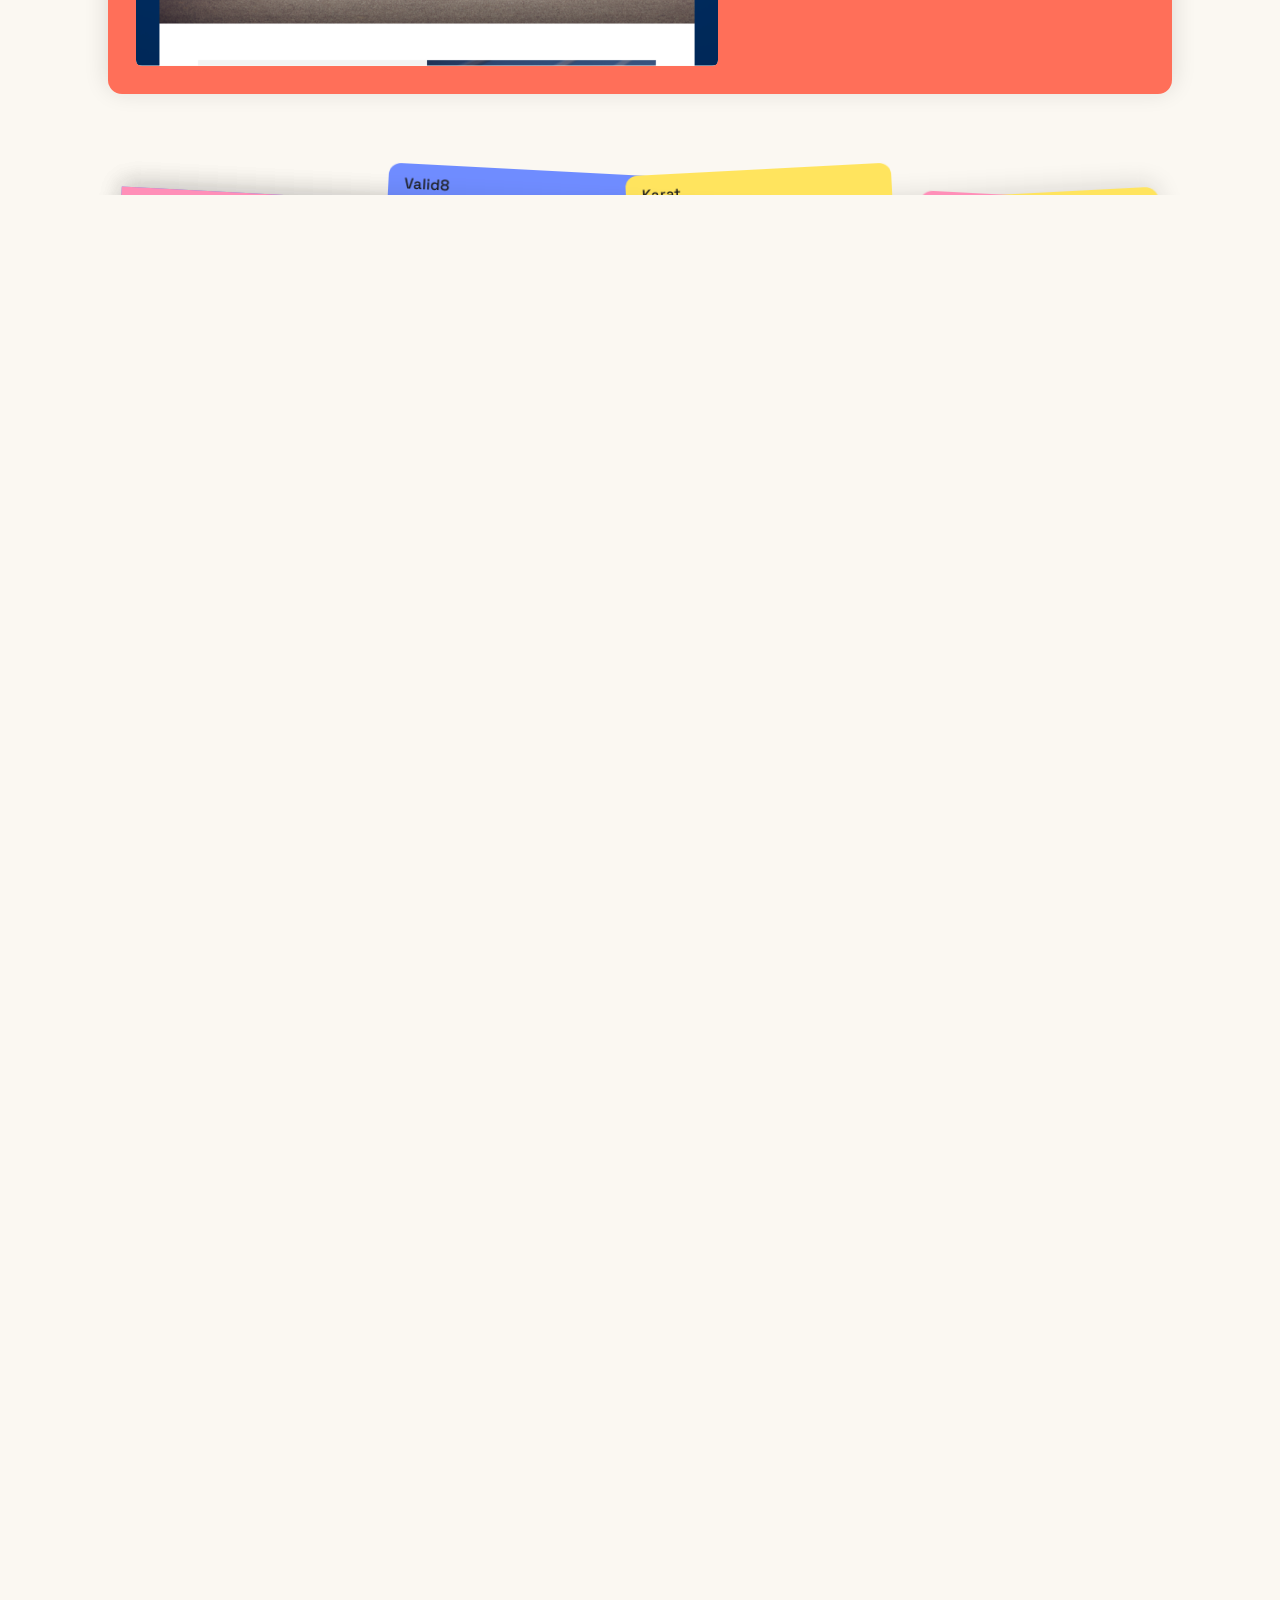
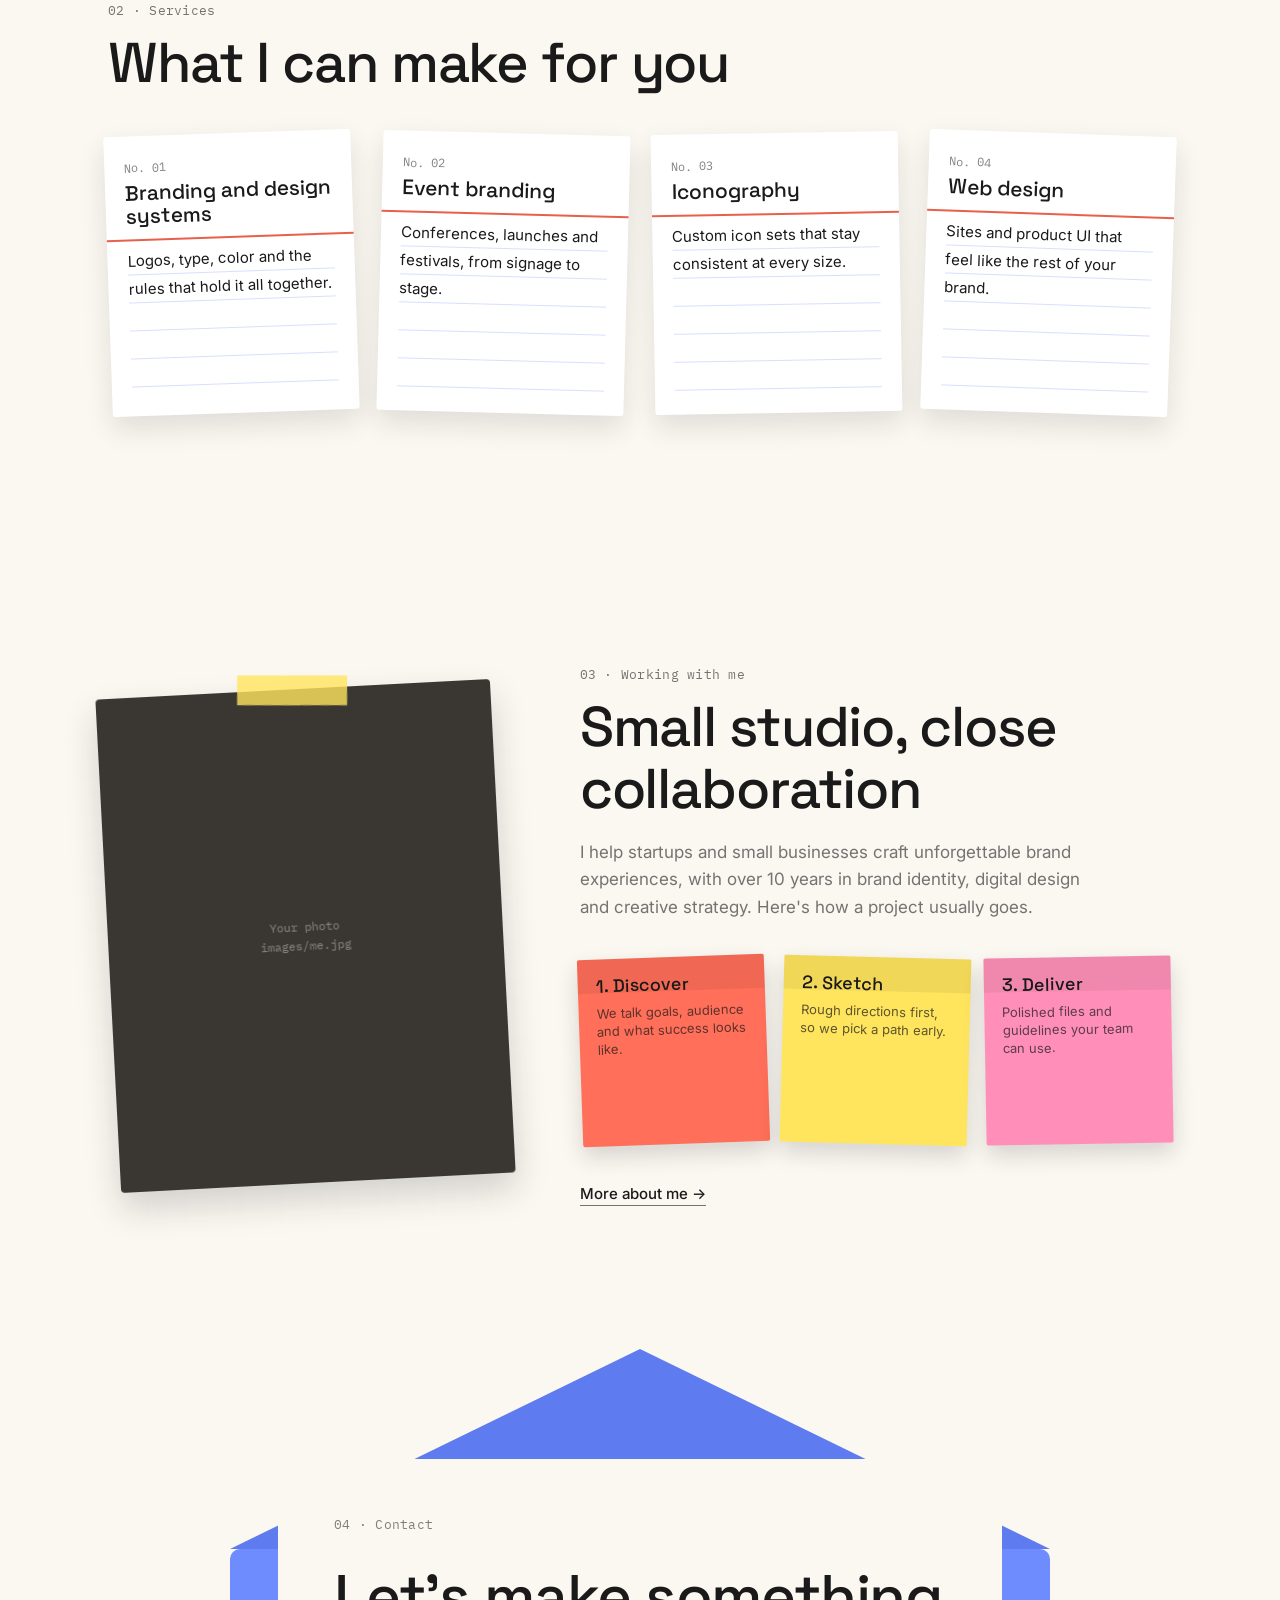
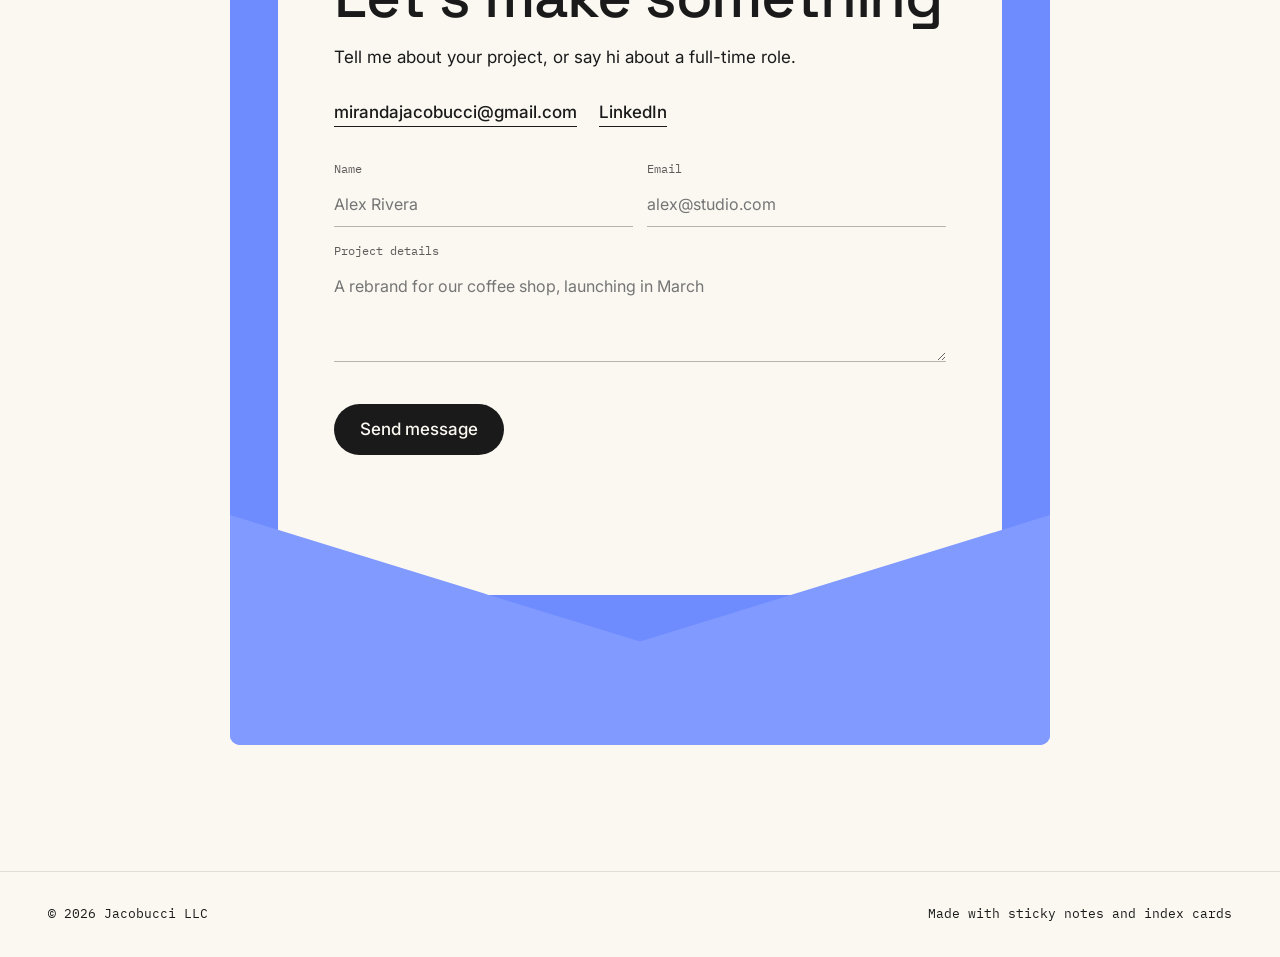
==== commit eaba51b0: "Homepage: keep hero dark, make sections below cream Co-Authored-By: Claude Opus 5.5 <noreply@anthrop" ====
--- a/index.html
+++ b/index.html
@@ -38,6 +38,7 @@
       <a class="scroll-cue" href="#featured">Scroll to see the work ↓</a>
     </section>
 
+    <div class="on-cream">
     <section class="featured" id="featured" aria-labelledby="featured-title">
       <div class="featured-pin">
         <div class="section-head">
@@ -129,9 +130,10 @@
         <div class="env-pocket" aria-hidden="true"></div>
       </div>
     </section>
+    </div>
   </main>
 
-  <footer class="site-footer">
+  <footer class="site-footer on-cream">
     <span>© 2026 Jacobucci LLC</span>
     <span>Made with sticky notes and index cards</span>
   </footer>
--- a/css/styles.css
+++ b/css/styles.css
@@ -85,6 +85,7 @@
 
 /* Shared paper bits */
 .sticky-note {
+  aspect-ratio: 1 / 1;
   background: var(--yellow);
   color: var(--ink);
   padding: 16px 18px;
@@ -298,7 +299,7 @@
 .about-preview h2 { font-size: clamp(32px, 4.5vw, 56px); letter-spacing: -0.02em; margin: 10px 0 20px; }
 .about-preview p.lead { color: var(--paper-dim); margin: 0 0 36px; max-width: 46ch; }
 .process { display: grid; grid-template-columns: repeat(3, minmax(0, 1fr)); gap: 16px; margin-bottom: 36px; }
-.process .sticky-note { min-height: 140px; font-size: 18px; }
+.process .sticky-note { font-size: 18px; }
 .process .sticky-note small { font-family: var(--font-body); font-size: 13px; line-height: 1.4; }
 .process .sticky-note:nth-child(1) { background: var(--coral); --r: -2deg; }
 .process .sticky-note:nth-child(2) { background: var(--yellow); --r: 1.5deg; }
@@ -589,6 +590,27 @@
   .cs-grid-3 > :last-child { grid-column: 1 / -1; aspect-ratio: 2 / 1 !important; }
 }
 
+/* Cream sections (homepage below the hero) */
+.on-cream {
+  --paper-dim: rgba(26, 26, 26, 0.6);
+  background: var(--paper);
+  color: var(--ink);
+}
+.on-cream .link:hover { border-color: var(--ink); }
+.on-cream .folder { box-shadow: 0 -4px 24px rgba(26, 26, 26, 0.14); }
+.on-cream .folder-tab:focus-visible { outline-color: var(--ink); }
+.on-cream .index-card { background-color: #FFFFFF; box-shadow: 0 12px 28px rgba(26, 26, 26, 0.12); }
+.on-cream .sticky-note { box-shadow: 0 10px 22px rgba(26, 26, 26, 0.16); }
+.on-cream .photo-frame .placeholder { box-shadow: 0 16px 34px rgba(26, 26, 26, 0.18); }
+.on-cream .tape { background: rgba(255, 228, 94, 0.8); }
+.site-footer.on-cream { border-top-color: rgba(26, 26, 26, 0.12); }
+
+body.nav-light .site-nav { background: rgba(251, 248, 242, 0.9); }
+body.nav-light .logo { color: var(--ink); }
+body.nav-light .site-nav nav a { color: rgba(26, 26, 26, 0.6); }
+body.nav-light .site-nav nav a:hover, body.nav-light .site-nav nav a[aria-current="page"] { color: var(--ink); }
+.site-nav, .site-nav .logo, .site-nav nav a { transition: background-color 0.3s, color 0.3s; }
+
 /* Responsive */
 @media (max-width: 960px) {
   .services-grid { grid-template-columns: repeat(2, minmax(0, 1fr)); }
@@ -610,8 +632,9 @@
   .folder-info .desc { display: none; }
   .services-grid { grid-template-columns: 1fr; }
   .index-card { min-height: 220px; }
-  .process { grid-template-columns: 1fr; }
-  .process .sticky-note { min-height: 0; }
+  .process { grid-template-columns: repeat(2, minmax(0, 1fr)); gap: 14px; }
+  .process .sticky-note { font-size: 16px; padding: 14px; }
+  .process .sticky-note small { font-size: 12px; }
   .contact-form { grid-template-columns: 1fr; }
   .filter-tabs { margin: 0 calc(var(--gutter) * -1); padding: 0 var(--gutter); }
   .filter-tab { font-size: 14px; padding: 10px 14px 9px; }
